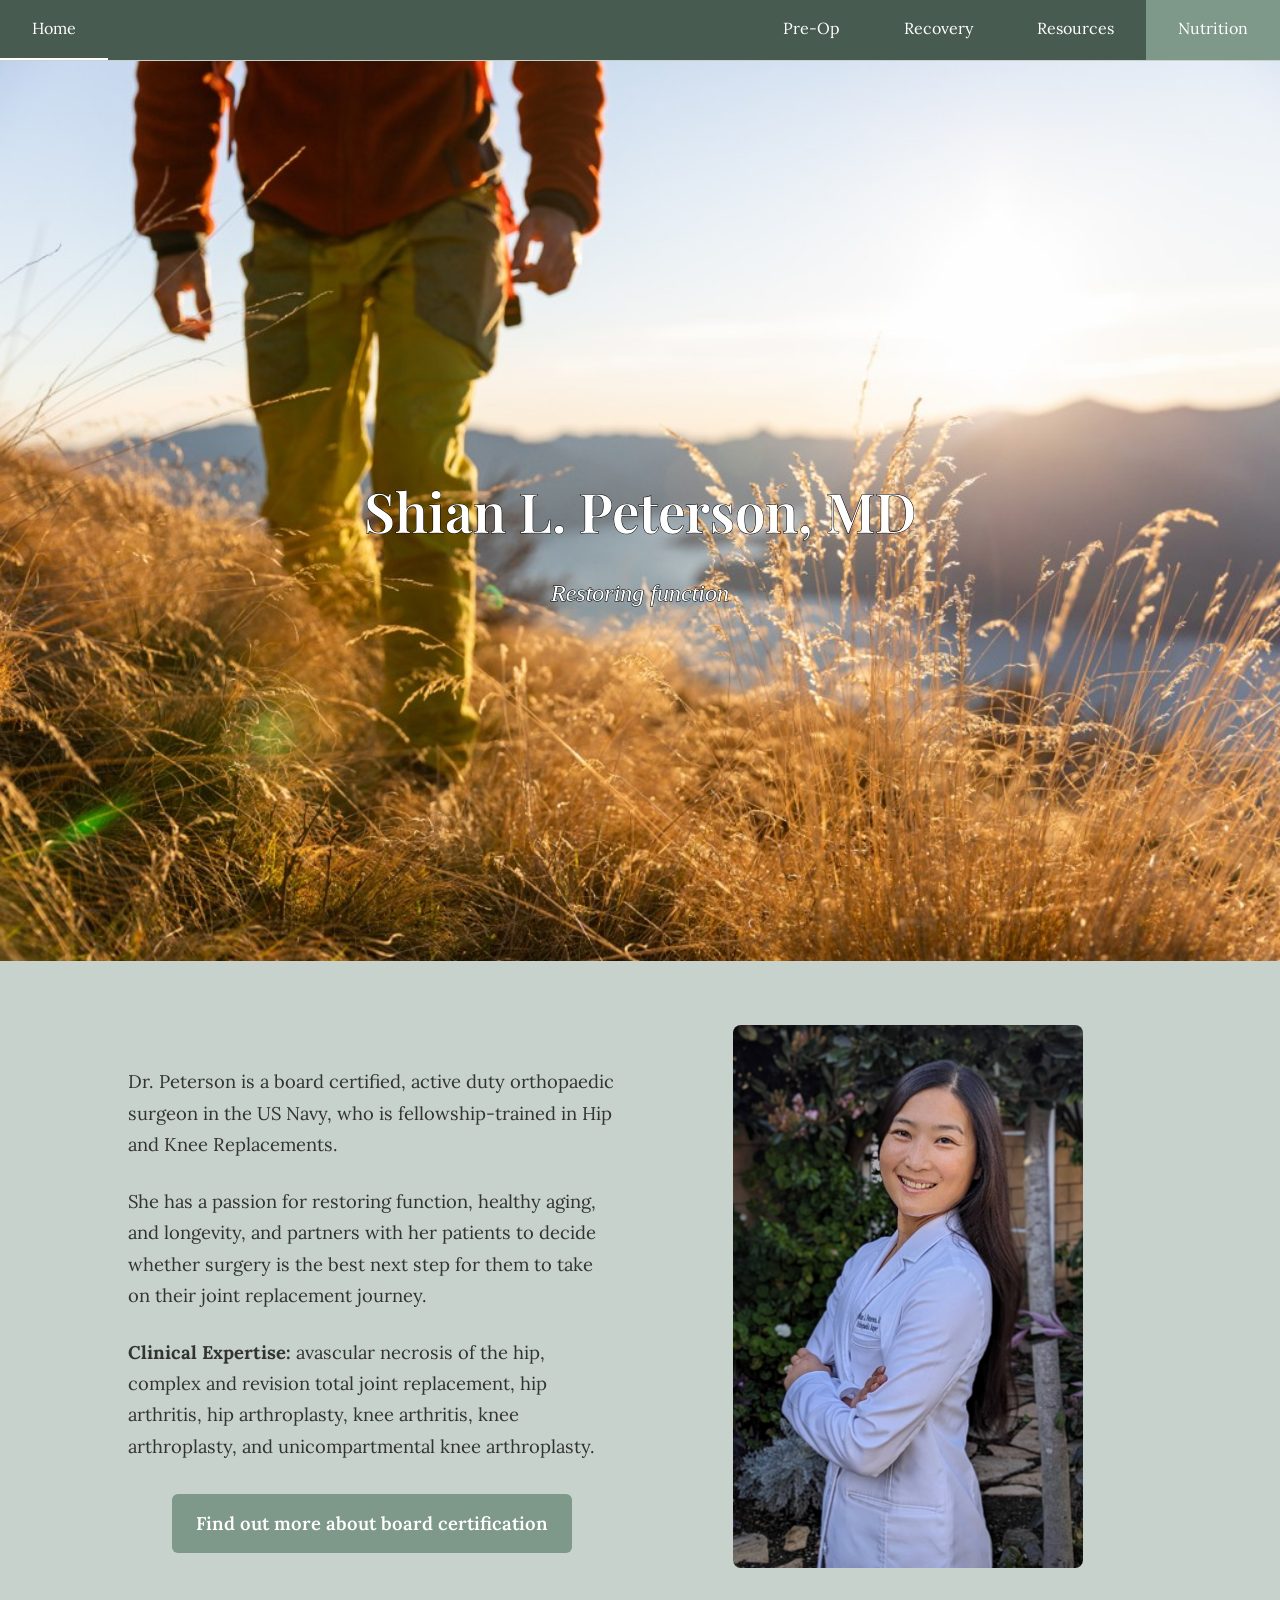
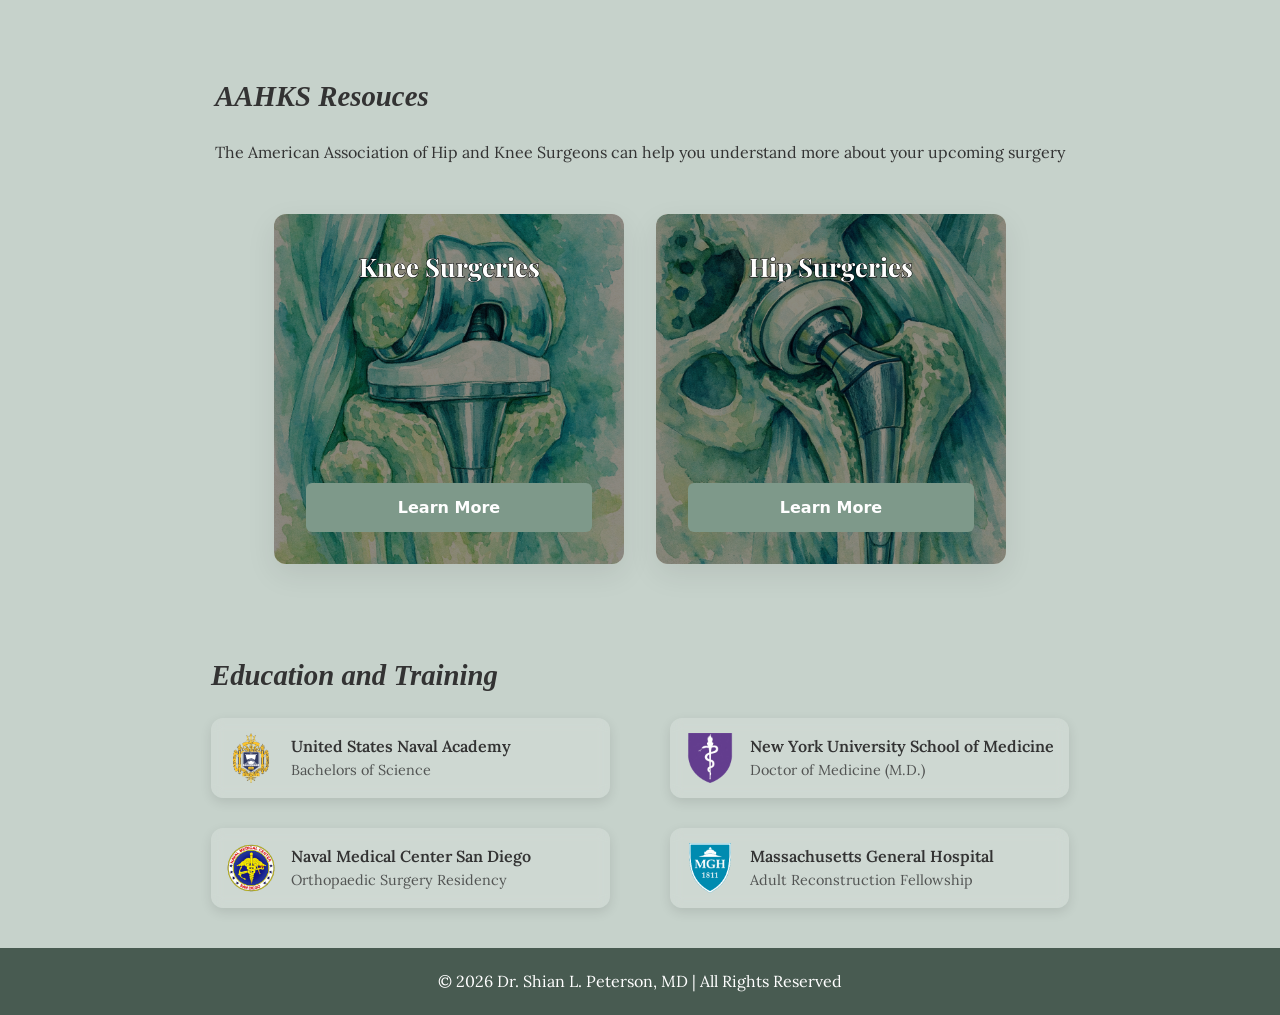
==== index.html @ fd0b99c4 "trying to fix favicon" ====
<!DOCTYPE html>
<html lang="en">
<head>
    <meta charset="UTF-8">
    <meta name="viewport" content="width=device-width, initial-scale=1.0">
    <title>Dr. Shian L. Peterson, MD</title>
    <link rel="icon" type="image/x-icon" href="images/favicon.ico">
    <link rel="stylesheet" href="css/style.css">
    <script src="script.js"  defer></script>
</head>

<body>

    <button id="open-sidebar-button" onclick="openSidebar()" aria-label="open sidebar" aria-expanded="false" aria-controls="navbar">
        <svg xmlns="http://www.w3.org/2000/svg" height="40px" viewBox="0 -960 960 960" width="32"><path d="M120-240v-80h720v80H120Zm0-200v-80h720v80H120Zm0-200v-80h720v80H120Z"/></svg>
    </button>

    <nav id="navbar">
        <ul>
            <li>
                <button id="close-sidebar-button" onclick="closeSidebar()" aria-label="close sidebar">
                    <svg xmlns="http://www.w3.org/2000/svg" height="40px" viewBox="0 -960 960 960" width="32"><path d="m256-200-56-56 224-224-224-224 56-56 224 224 224-224 56 56-224 224 224 224-56 56-224-224-224 224Z"/></svg>
                </button>
            </li>
            <li class="home-li"><a class="active-link" aria-current="page" href="index.html">Home</a></li>
            <li><a href="preop.html">Pre-Op</a></li>
            <li><a href="recovery.html">Recovery</a></li>
            <li><a href="resources.html">Resources</a></li>
            <li><a class="accent-link" href="nutrition.html">Nutrition</a></li>
        </ul>
    </nav>

    <div id="overlay" onclick="closeSidebar()" aria-hidden="true"></div>


 <header>

    <div class="text-box">
        <h1>Shian L. Peterson, MD</h1>
        <h2>Restoring function</h2>
        <h2>Promoting healthy aging</h2>
        <h2>Guiding patients through their joint replacement journey</h2>
    </div>
</header>



    <div class="bio-container">

        <!-- Left: Bio text -->
        <div class="bio-text-full bio-left">
            <p></p>
            <p>Dr. Peterson is a board certified, active duty orthopaedic surgeon in the US Navy, who is fellowship-trained in Hip and Knee Replacements.</p>
            <p>She has a passion for restoring function, healthy aging, and longevity, and partners with her patients to decide whether surgery is the best next step for them to take on their joint replacement journey.</p>
            <p><strong>Clinical Expertise:</strong> avascular necrosis of the hip, complex and revision total joint replacement, hip arthritis, hip arthroplasty, knee arthritis, knee arthroplasty, and unicompartmental knee arthroplasty.</p>

            <a href="https://mycertifiedorthopaedicsurgeon.org/" class="bio-cert-button" target="_blank" rel="noopener noreferrer">
                Find out more about board certification
            </a>

        </div>

        <!-- Right: Dynamic headshot -->
        <div class="bio-photo-wrapper">
            <img src="images/headshot.png" alt="Dr. Peterson" class="bio-photo">
        </div>

    </div>




    <section class="aahks-section">
        <h2 class="aahks-title">AAHKS Resouces</h2>
        <p>The American Association of Hip and Knee Surgeons can help you understand more about your upcoming surgery</p>

        <div class="info-cards">
            <div class="card" style="--bg:url('../images/Copilot_knee.png')">
                <h3>Knee Surgeries</h3>
                <p></p>
                <a href="https://hipkneeinfo.org/knee-care/total-knee-replacement/" class="cta" target="_blank" rel="noopener noreferrer">Learn More</a>
            </div>

            <div class="card" style="--bg:url('../images/Copilot_hip.png')">
                <h3>Hip Surgeries</h3>
                <p></p>
                <a href="https://hipkneeinfo.org/hip-care/total-hip-replacement/" class="cta" target="_blank" rel="noopener noreferrer">Learn More</a>
            </div>
        </div>
    </section>


    <section class="education-section">
    <h2 class="education-title">Education and Training</h2>

    <div class="education-container">

        <div class="edu-card">
        <img src="images/logo_usna.png" alt="USNA Logo">
        <div class="edu-text">
            <div class="edu-title">United States Naval Academy</div>
            <div class="edu-subtitle">Bachelors of Science</div>
        </div>
        </div>

        <div class="edu-card">
        <img src="images/logo_nyu.png" alt="NYU Logo">
        <div class="edu-text">
            <div class="edu-title">New York University School of Medicine</div>
            <div class="edu-subtitle">Doctor of Medicine (M.D.)</div>
        </div>
        </div>

        <div class="edu-card">
        <img src="images/logo_nmcsd.png" alt="NMCSD Logo">
        <div class="edu-text">
            <div class="edu-title">Naval Medical Center San Diego</div>
            <div class="edu-subtitle">Orthopaedic Surgery Residency</div>
        </div>
        </div>

        <div class="edu-card">
        <img src="images/logo_mgh.png" alt="MGH Logo">
        <div class="edu-text">
            <div class="edu-title">Massachusetts General Hospital</div>
            <div class="edu-subtitle">Adult Reconstruction Fellowship</div>
        </div>
        </div>

    </div>
    </section>


    <footer>
        <p>&copy; 2026 Dr. Shian L. Peterson, MD | All Rights Reserved</p>
    </footer>
</body>
</html>
---- css/style.css ----
/* Poppins + Lora */
@import url('https://fonts.googleapis.com/css2?family=Lora:ital,wght@0,400;0,700;1,400&family=Poppins:wght@400;600;700&display=swap');

/* Playfair */
@import url('https://fonts.googleapis.com/css2?family=Playfair+Display:ital,wght@0,400..900;1,400..900&display=swap');


:root{
    --primary-color: #c6d2cb;
    --nav-background: #485b51;
    --nav-text: #fff;
    --hover-color: #c6d2cb;
    /* --accent-color: #0071FF;  */
    --accent-color: #7E998A;
    --text-color: #485b51
    ;
    }

*{
    margin: 0;
    padding: 0;
    box-sizing: border-box;
}

h1{
  font-family: "Playfair Display", serif;
  font-weight: 600;
}

h2{
    font-family: "Georgia", serif;
    font-weight: 100;
    font-style: italic;
}

body, p {
  font-family: 'Lora', serif;
  font-weight: 400;
  line-height: 1.7;
}


main{
    padding: min(5em, 7%);
}
main p{
    margin-top: .35em;
}
nav{
    background-color: var(--nav-background);
    border-bottom: 1px solid var(--hover-color);
}
nav ul{
    list-style: none;
    display: flex; /*removes bullet points from list*/
}
nav .home-li{
    margin-right: auto;
}
nav li{
    display: flex;
}
nav a{
    display: flex;
    text-decoration: none;
    color: var(--nav-text);
    padding: 1em 2em;
    transition: background-color 150ms ease;
    position: relative;
    z-index: 21; /* ensures links stay above overlay */
}
nav a:hover{
    background-color: var(--hover-color);
}
nav a.active-link{
    border-bottom: 2px solid var(--nav-text);
}
nav a.accent-link{
    background-color: var(--accent-color);
}
#open-sidebar-button{
    display: none;
    background: none;
    border: none;
    padding: 1em;
    margin-left: auto;
    cursor: pointer;
}
#close-sidebar-button{
    display: none;
    background: none;
    border: none;
    padding: 1em;
    cursor: pointer;
}
#overlay{
    background: rgba(0, 0, 0, 0.5);
    position: fixed;
    inset: 0;
    z-index: 9;
    display: none;
}
@media screen and (max-width: 900px){
    #open-sidebar-button, #close-sidebar-button{
        display: block;
    }

#open-sidebar-button {
        position: fixed;
        top: 1rem;
        right: 1rem;
        padding-right: 0.75rem;
        z-index: 19; /* higher than nav */
    }




    nav{
        position: fixed;
        top: 0;
        right: -100%;
        height: 100vh;
        width: min(15em, 100%);
        z-index: 20;
        border-left: 1px solid var(--hover-color);
        transition: right 300ms ease-out;
        background-color: var(--nav-background);
    }
    nav.show{
        right: 0;
    }
    nav.show ~ #overlay{
        display: block;
    }
    nav ul{
        width: 100%;
        flex-direction: column;
    }
    nav a{
        width: 100%;
        padding-left: 2.5em;
    }
    nav .home-li{
        margin-right: unset;
    }
 }


body{
    min-height: 100vh;
    min-height: 100dvh;
    background-color: var(--primary-color);
    display: grid;
    grid-template-rows: auto 1fr auto;
    line-height: 1.6;
    color: #333;
    scroll-behavior: smooth;
}



header {
    position: relative;
    height: 100vh;
    height: 100dvh;
    padding: 80px 20px;
    background: url('../images/hiking-hero.jpg') no-repeat center center/cover;
    overflow: hidden;

    display: flex;
    justify-content: center; /* Centers horizontally */
    align-items: center;     /* Centers vertically */
}


/* Left → Right fade into --nav-background */
/* header::before {
    content: "";
    position: absolute;
    inset: 0;
    background: linear-gradient(
        to right,
        rgba(255,255,255,0) 0%, 
        var(--nav-background) 80%    
    );
    pointer-events: none;
    z-index: 1;
} */

header .text-box {
    position:relative;
    z-index: 2;
    width: 100%;
    text-align: center;
    
}

@media (max-width: 900px) {

    header {
        grid-template-columns: 1fr;
        gap: 3rem;              /* increase spacing between text + card */
        padding-top: 120px;
        text-align: center;
    }

    .text-box {
        order: 1;
        margin-bottom: 2rem;    /* extra space below text */
    }
}


header h1,
header h2 {
    color: white;
    -webkit-text-stroke: 1px #000000; /* outline */
    paint-order: stroke fill; /* ensures outline is visible */
}


/* H1 styling */
header h1 {
    font-size: clamp(1.8rem, calc(3vw + 1rem), 5rem);
    /* background-color: rgba(255, 255, 255, 0.4); */
    padding: 20px;
    border-radius: 8px;
}

/* Rotating H2 lines */
header h2 {
    opacity: 0;
    position: absolute;
    width: 100%;
    transition: opacity 0.8s ease-in-out;
}

header h2.active {
    opacity: 1;
}

.container {
    padding: min(5em, 8%);
    width: 80%;
    max-width: 1200px;
    margin: 20px auto;
}

/* Bio container: two columns */
.bio-container {
    display: grid;
    grid-template-columns: 1fr 1fr;
    gap: 3rem;
    width: 80%;
    max-width: 1200px;
    margin: 4rem auto;      /* more space above and below the whole section */
    align-items: start;
}

/* Left side text */
.bio-left {
    line-height: 1.9;       /* taller line spacing */
    font-size: 1.15rem;
    padding: 1rem 0;        /* extra top/bottom breathing room */
}

.bio-left p {
    margin-bottom: 1.4em;   /* more space between paragraphs */
}

/* Button under bio text */
.bio-cert-button {
    display: block;
    margin: 2rem auto 0 auto; /* centers it */
    padding: 0.75rem 1.5rem;
    background: var(--accent-color);
    color: white;
    text-decoration: none;
    border-radius: 6px;
    font-weight: 600;
    transition: background 0.2s ease;
    width: fit-content; /* keeps it from stretching */
}


.bio-cert-button:hover {
    background: var(--nav-background);
}


/* Right side photo wrapper */
.bio-photo-wrapper {
    display: flex;
    justify-content: center;
}

.bio-photo {
    width: 100%;
    max-width: 350px;


    object-fit: cover;
    object-position: top;

    border-radius: 8px;
}

/* Mobile layout */
@media (max-width: 900px) {
    .bio-container {
        grid-template-columns: 1fr;
        text-align: center;
        margin: 3rem auto; /* slightly tighter but still roomy */
    }

    .bio-left {
        padding: 1.5rem 0; /* extra breathing room on mobile */
        order: 2;
    }

    .bio-photo {
        aspect-ratio: auto;
        width: 80%;
        max-width: 350px;
        margin: 1rem auto 0 auto;
        order:1;
    }
}




/* AAHKS INFO CARDS */
/* Card Container */
.card {
  width: 350px;
  background-color: #ffffff;
  border-radius: 16px;
  overflow: hidden;
  box-shadow: 0 10px 30px rgba(0, 0, 0, 0.08);
  font-family: system-ui, -apple-system, sans-serif;
  transition: transform 0.2s ease, box-shadow 0.2s ease;
}

.card:hover {
  transform: translateY(-4px);
  box-shadow: 0 15px 35px rgba(0, 0, 0, 0.12);
}

/* Image Wrapper */
.card-image-container {
  position: relative;
  height: 220px;
  width: 100%;
}

.card-image {
  width: 100%;
  height: 100%;
  object-fit: cover;
}

/* Text Overlay on Bottom of Photo */
.card-text-overlay {
  position: absolute;
  bottom: 0;
  left: 0;
  right: 0;
  padding: 24px 16px 16px;
  background: linear-gradient(to top, rgba(0, 0, 0, 0.8) 0%, rgba(0, 0, 0, 0.4) 60%, transparent 100%);
  color: #ffffff;
}

.card-title {
  margin: 0 0 4px 0;
  font-size: 1.25rem;
  font-weight: 600;
}

.card-subtitle {
  margin: 0;
  font-size: 0.875rem;
  color: rgba(255, 255, 255, 0.8);
}

/* Bottom Body Content */
.card-content {
  padding: 20px;
  display: flex;
  flex-direction: column;
  gap: 16px;
}

.card-description {
  margin: 0;
  font-size: 0.95rem;
  line-height: 1.5;
  color: #4a5568;
}

/* Call to Action Button */
.card-btn {
  width: 100%;
  padding: 12px;
  background-color: #2563eb;
  color: #ffffff;
  border: none;
  border-radius: 8px;
  font-size: 0.95rem;
  font-weight: 600;
  cursor: pointer;
  transition: background-color 0.2s ease;
}

.card-btn:hover {
  background-color: #1d4ed8;
}


/* AAHKS CARDS */

.aahks-section {
  margin-top: 40px;
  padding: 0 20px;
  max-width: 1200px;
  margin-left: auto;
  margin-right: auto;
}

.aahks-title {
  font-size: 1.8rem;
  font-weight: 700;
  margin-bottom: 20px;
}

.info-cards {
    display: flex;
    justify-content: center;
    gap: 2rem;
    padding: 3rem 1rem;
    flex-wrap: wrap
}

.card {
    position: relative;
    padding: 2rem;
    border-radius: 12px;
    color: white;
    display: flex;
    flex-direction: column;
    justify-content: space-between; /* pushes button to bottom */
    min-height: 350px;

    background-image: var(--bg);
    background-size: cover;
    background-position: center;
    overflow: hidden;
}

/* Tinted overlay */
.card::before {
    content: "";
    position: absolute;
    inset: 0;
    background: rgba(0,0,0,0.45); /* adjust tint strength */
    z-index: 0;
}

.card > * {
    position: relative;
    z-index: 1;
}

/* Title */
.card h3 {
    font-size: 1.6rem;
    text-align: center;
    margin-bottom: 1rem;
    font-family: "Playfair Display", serif;
    -webkit-text-stroke: 1px #000000; /* outline */
    paint-order: stroke fill; /* ensures outline is visible */
}

/* Body text */
.card p {
    flex-grow: 1; /* ensures equal spacing */
    margin-bottom: 1.5rem;
    font-family: 'Lora', serif;
    text-shadow: var(--nav-background);

}

/* CTA Button */
.card .cta {
    display: inline-block;
    padding: 0.75rem 1.5rem;
    background: var(--accent-color);
    color: white;
    text-decoration: none;
    border-radius: 6px;
    text-align: center;
    font-weight: 600;
    transition: background 0.2s ease;
}

.card .cta:hover {
    background: var(--nav-background);
}

/* Mobile layout */
@media (max-width: 900px) {
    .info-cards {
        flex-direction: column;
        align-items: center;
    }

    .card {
        width: 90%;
        max-width: 400px;
    }
}

.education-section {
  margin-top: 40px;
  padding: 0 20px;
  max-width: 1200px;
  margin-left: auto;
  margin-right: auto;
}

.education-title {
  font-size: 1.8rem;
  font-weight: 700;
  margin-bottom: 20px;
}



.education-container {
  display: grid;
  grid-template-columns: 1fr 1fr;
  grid-template-rows: auto auto;
  justify-content: center;                 /* centers both columns */
  align-items: start;
  column-gap: 60px;                        /* controls space between columns */
  row-gap: 30px;                           /* vertical spacing between rows */
}

.edu-card {
  width: 100%;
  max-width: 450px; /* keeps your design look */
  padding: 15px;
  border-radius: 12px;
  background: rgba(255, 255, 255, 0.15);
  backdrop-filter: blur(6px);
  box-shadow: 0 4px 12px rgba(0,0,0,0.1);
  display: flex;
  align-items: center;
  transition: transform 0.2s ease, box-shadow 0.2s ease;
}

.edu-card:hover {
  transform: translateY(-4px);
  box-shadow: 0 15px 35px rgba(0, 0, 0, 0.12);
}


.edu-card img {
  width: 50px;
  height: 50px;
  object-fit: contain;
  margin-right: 15px;
}

.edu-text {
  display: flex;
  flex-direction: column;
}

.edu-title {
  font-size: 1rem;
  font-weight: 600;
}

.edu-subtitle {
  font-size: 0.9rem;
  opacity: 0.8;
}


@media (min-width: 1200px) {
  .education-container {
    justify-content: space-between;
  }
}

/* Small screens → 1 column */
@media (max-width: 600px) {
  .education-container {
    flex-direction: column;
    align-items: center;
  }
}
footer {
    text-align: center;
    padding: 20px;
    background: var(--nav-background);
    color: var(--nav-text);
    margin-top: 40px;
}
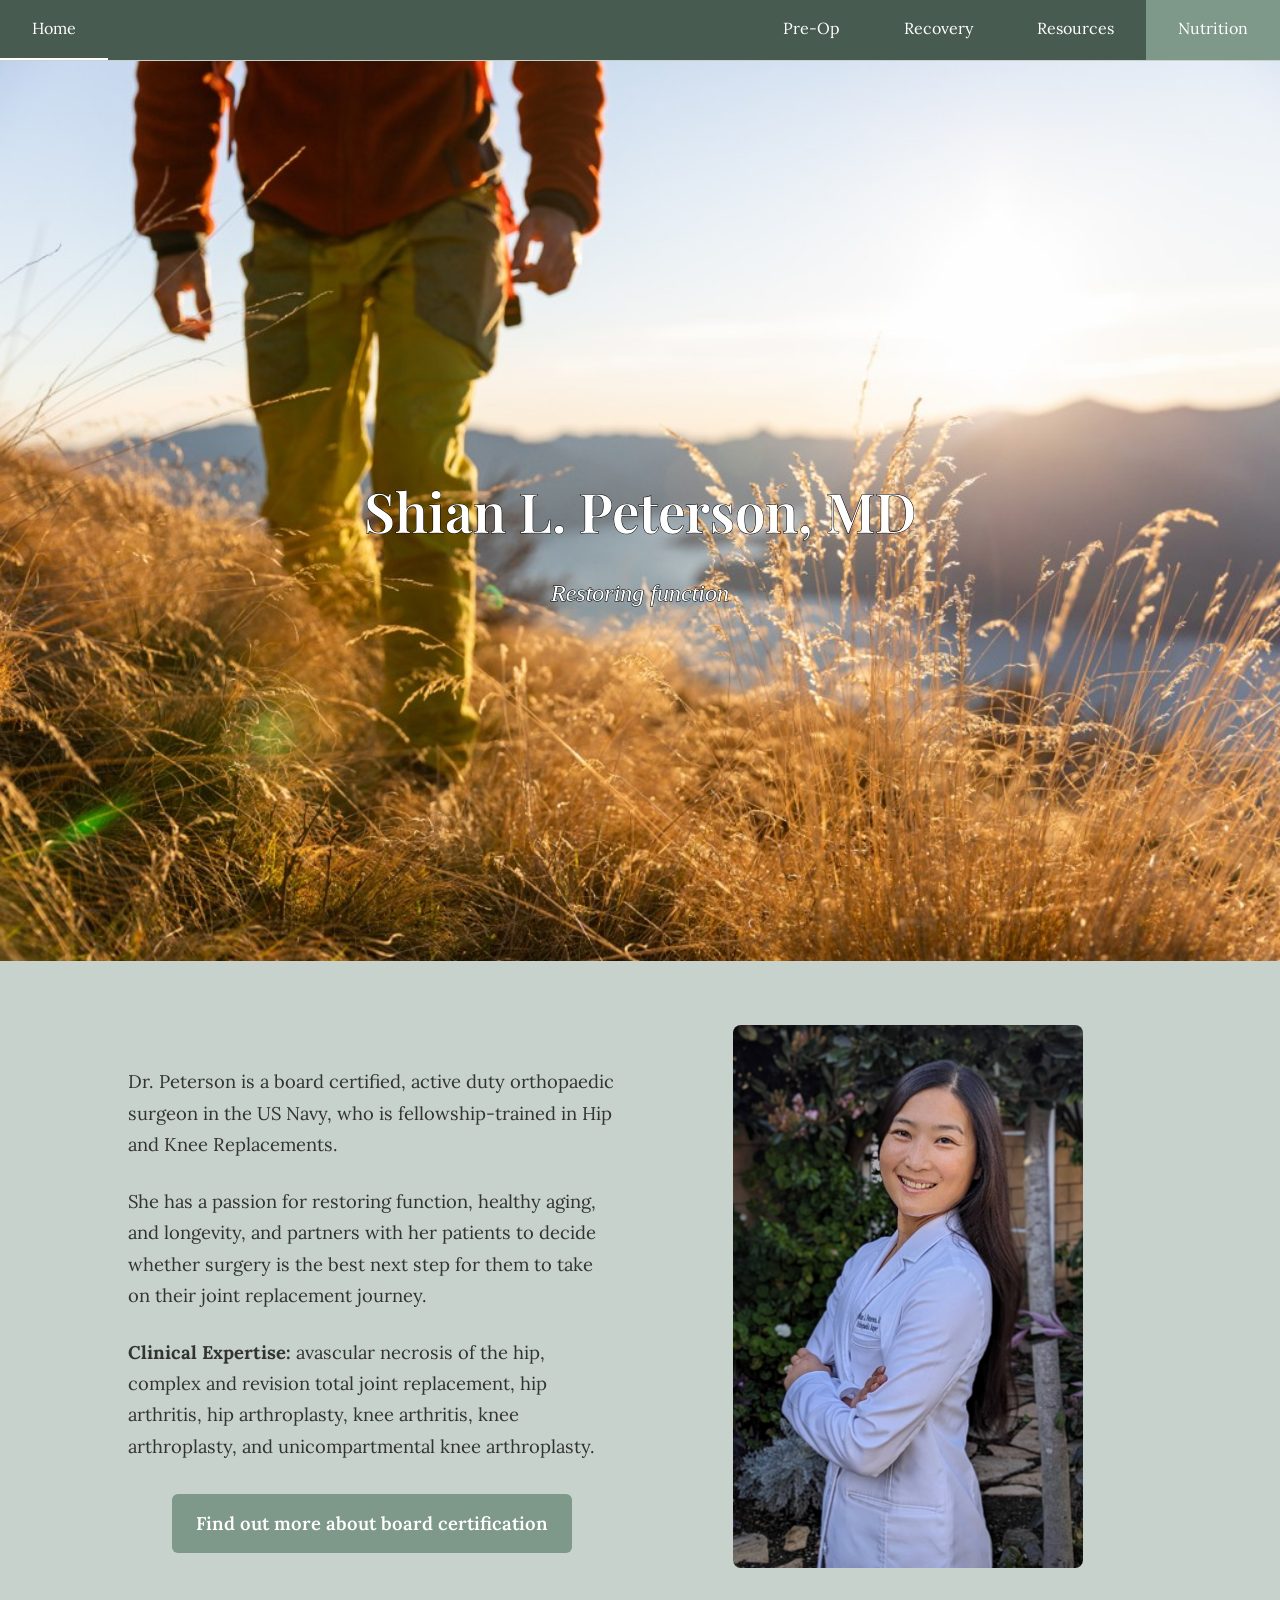
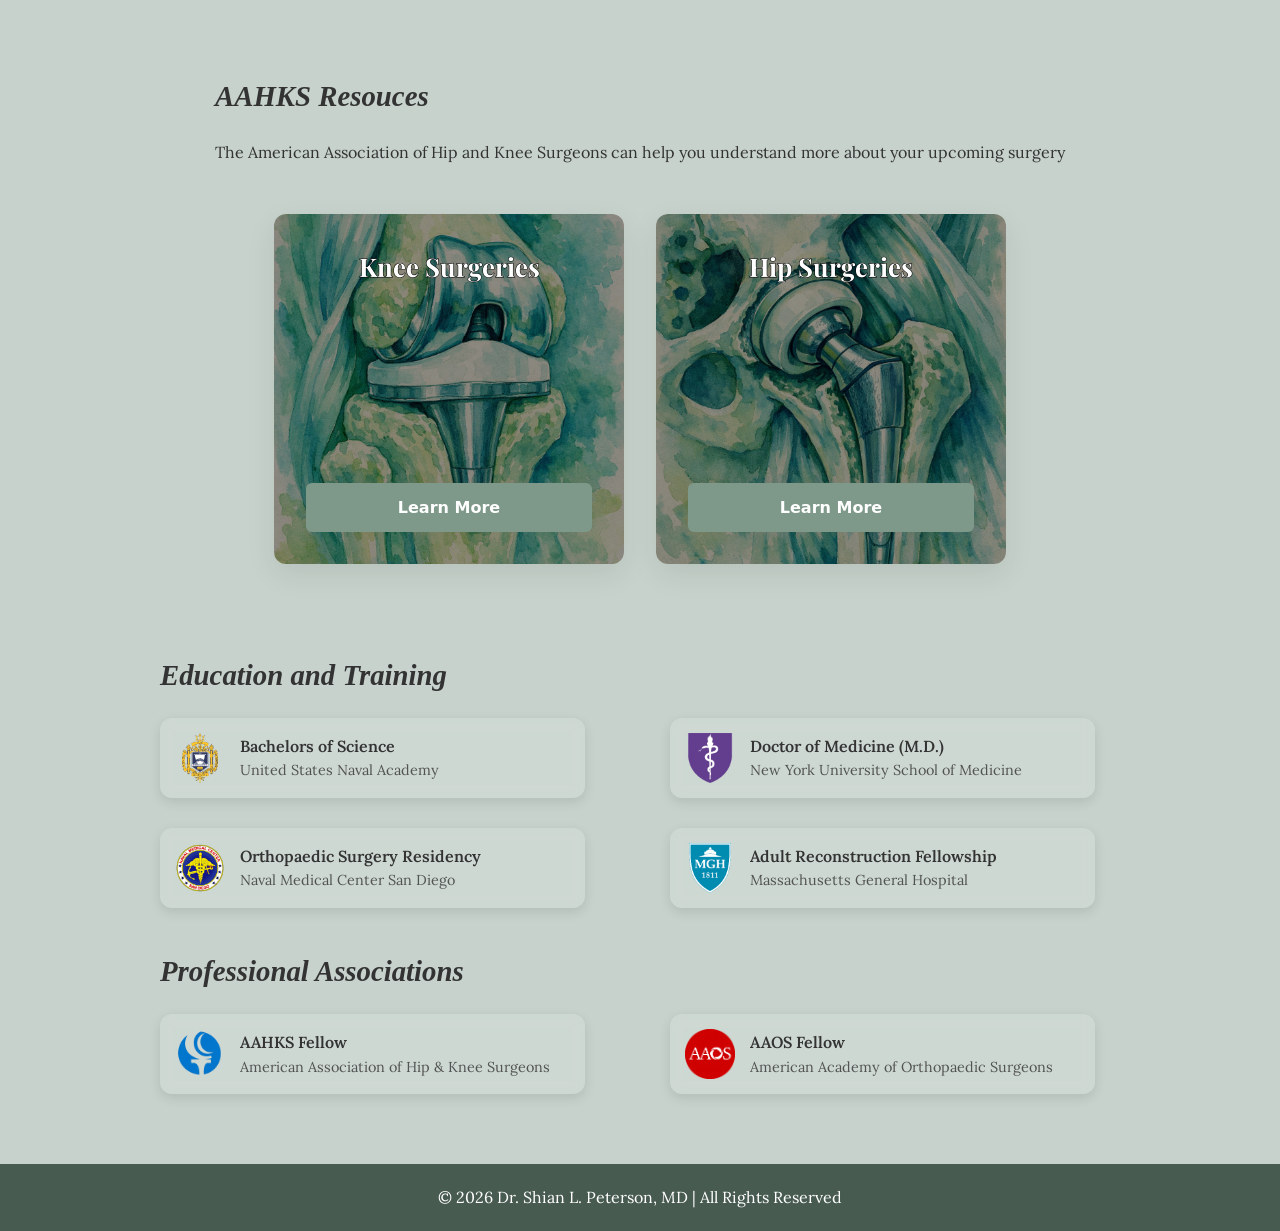
==== commit f7e88888: "adding assocaitions" ====
--- a/index.html
+++ b/index.html
@@ -91,44 +91,70 @@
 
 
     <section class="education-section">
-    <h2 class="education-title">Education and Training</h2>
+        <h2 class="education-title">Education and Training</h2>
 
-    <div class="education-container">
+        <div class="education-container">
 
-        <div class="edu-card">
-        <img src="images/logo_usna.png" alt="USNA Logo">
-        <div class="edu-text">
-            <div class="edu-title">United States Naval Academy</div>
-            <div class="edu-subtitle">Bachelors of Science</div>
+            <div class="edu-card">
+            <img src="images/logo_usna.png" alt="USNA Logo">
+            <div class="edu-text">
+                <div class="edu-title">Bachelors of Science</div>
+                <div class="edu-subtitle">United States Naval Academy</div>
+            </div>
+            </div>
+
+            <div class="edu-card">
+            <img src="images/logo_nyu.png" alt="NYU Logo">
+            <div class="edu-text">
+                <div class="edu-title">Doctor of Medicine (M.D.)</div>
+                <div class="edu-subtitle">New York University School of Medicine</div>
+            </div>
+            </div>
+
+            <div class="edu-card">
+            <img src="images/logo_nmcsd.png" alt="NMCSD Logo">
+            <div class="edu-text">
+                <div class="edu-title">Orthopaedic Surgery Residency</div>
+                <div class="edu-subtitle">Naval Medical Center San Diego</div>
+            </div>
+            </div>
+
+            <div class="edu-card">
+            <img src="images/logo_mgh.png" alt="MGH Logo">
+            <div class="edu-text">
+                <div class="edu-title">Adult Reconstruction Fellowship</div>
+                <div class="edu-subtitle">Massachusetts General Hospital</div>
+            </div>
+            </div>
+
         </div>
+    </section>
+
+<section class="association-section">
+    <h2 class="association-title">Professional Associations</h2>
+
+    <div class="association-container">
+        
+        <div class="asc-card">
+            <img src="images/aahks_logo_circle.png" alt="ABOS">
+            <div class="asc-text" >
+                <div class="asc-title">AAHKS Fellow</div>
+                <div class="asc-subtitle">American Association of Hip & Knee Surgeons</div>
+            </div>
         </div>
-
-        <div class="edu-card">
-        <img src="images/logo_nyu.png" alt="NYU Logo">
-        <div class="edu-text">
-            <div class="edu-title">New York University School of Medicine</div>
-            <div class="edu-subtitle">Doctor of Medicine (M.D.)</div>
-        </div>
-        </div>
-
-        <div class="edu-card">
-        <img src="images/logo_nmcsd.png" alt="NMCSD Logo">
-        <div class="edu-text">
-            <div class="edu-title">Naval Medical Center San Diego</div>
-            <div class="edu-subtitle">Orthopaedic Surgery Residency</div>
-        </div>
-        </div>
-
-        <div class="edu-card">
-        <img src="images/logo_mgh.png" alt="MGH Logo">
-        <div class="edu-text">
-            <div class="edu-title">Massachusetts General Hospital</div>
-            <div class="edu-subtitle">Adult Reconstruction Fellowship</div>
-        </div>
+    
+         <div class="asc-card">
+            <img src="images/aaos_logo_circle.png" alt="ABOS">
+            <div class="asc-text" >
+                <div class="asc-title">AAOS Fellow</div>
+                <div class="asc-subtitle">American Academy of Orthopaedic Surgeons</div>
+            </div>
+            
         </div>
 
     </div>
-    </section>
+
+</section>
 
 
     <footer>
--- a/css/style.css
+++ b/css/style.css
@@ -539,7 +539,7 @@
 
 .education-container {
   display: grid;
-  grid-template-columns: 1fr 1fr;
+  grid-template-columns: 450px 450px;
   grid-template-rows: auto auto;
   justify-content: center;                 /* centers both columns */
   align-items: start;
@@ -548,8 +548,7 @@
 }
 
 .edu-card {
-  width: 100%;
-  max-width: 450px; /* keeps your design look */
+  width: 425px; /* keeps your design look */
   padding: 15px;
   border-radius: 12px;
   background: rgba(255, 255, 255, 0.15);
@@ -596,12 +595,98 @@
 }
 
 /* Small screens → 1 column */
-@media (max-width: 600px) {
+@media (max-width: 1000px) {
   .education-container {
+    display: flex;
     flex-direction: column;
     align-items: center;
   }
 }
+
+
+.association-section {
+  margin-top: 40px;
+  padding: 0 20px;
+  max-width: 1200px;
+  margin-left: auto;
+  margin-right: auto;
+}
+
+.association-title {
+  font-size: 1.8rem;
+  font-weight: 700;
+  margin-bottom: 20px;
+}
+
+.association-container {
+  display: grid;
+  grid-template-columns: 450px 450px;
+  grid-template-rows: auto auto;
+  justify-content: center;                 /* centers both columns */
+  align-items: start;
+  column-gap: 60px;                        /* controls space between columns */
+  row-gap: 30px;                           /* vertical spacing between rows */
+}
+
+.asc-card {
+  width: 425px;
+  padding: 15px;
+  border-radius: 12px;
+  background: rgba(255, 255, 255, 0.15);
+  backdrop-filter: blur(6px);
+  box-shadow: 0 4px 12px rgba(0,0,0,0.1);
+  display: flex;
+  align-items: center;
+  transition: transform 0.2s ease, box-shadow 0.2s ease;
+}
+
+.asc-card:hover {
+  transform: translateY(-4px);
+  box-shadow: 0 15px 35px rgba(0, 0, 0, 0.12);
+}
+
+.asc-card img {
+  width: 50px;
+  height: 50px;
+  object-fit: contain;
+  margin-right: 15px;
+  border-radius: 6px; /* optional: looks nice for association badges */
+}
+
+.asc-text {
+  display: flex;
+  flex-direction: column;
+}
+
+.asc-title {
+  font-size: 1rem;
+  font-weight: 600;
+}
+
+.asc-subtitle {
+  font-size: 0.9rem;
+  opacity: 0.8;
+}
+
+/* Large screens */
+@media (min-width: 1200px) {
+  .association-container {
+    justify-content: space-between;
+  }
+}
+
+/* Small screens → 1 column */
+@media (max-width: 1000px) {
+  .association-container {
+    display: flex;
+    flex-direction: column;
+    align-items: center;
+  }
+}
+
+
+
+
 footer {
     text-align: center;
     padding: 20px;
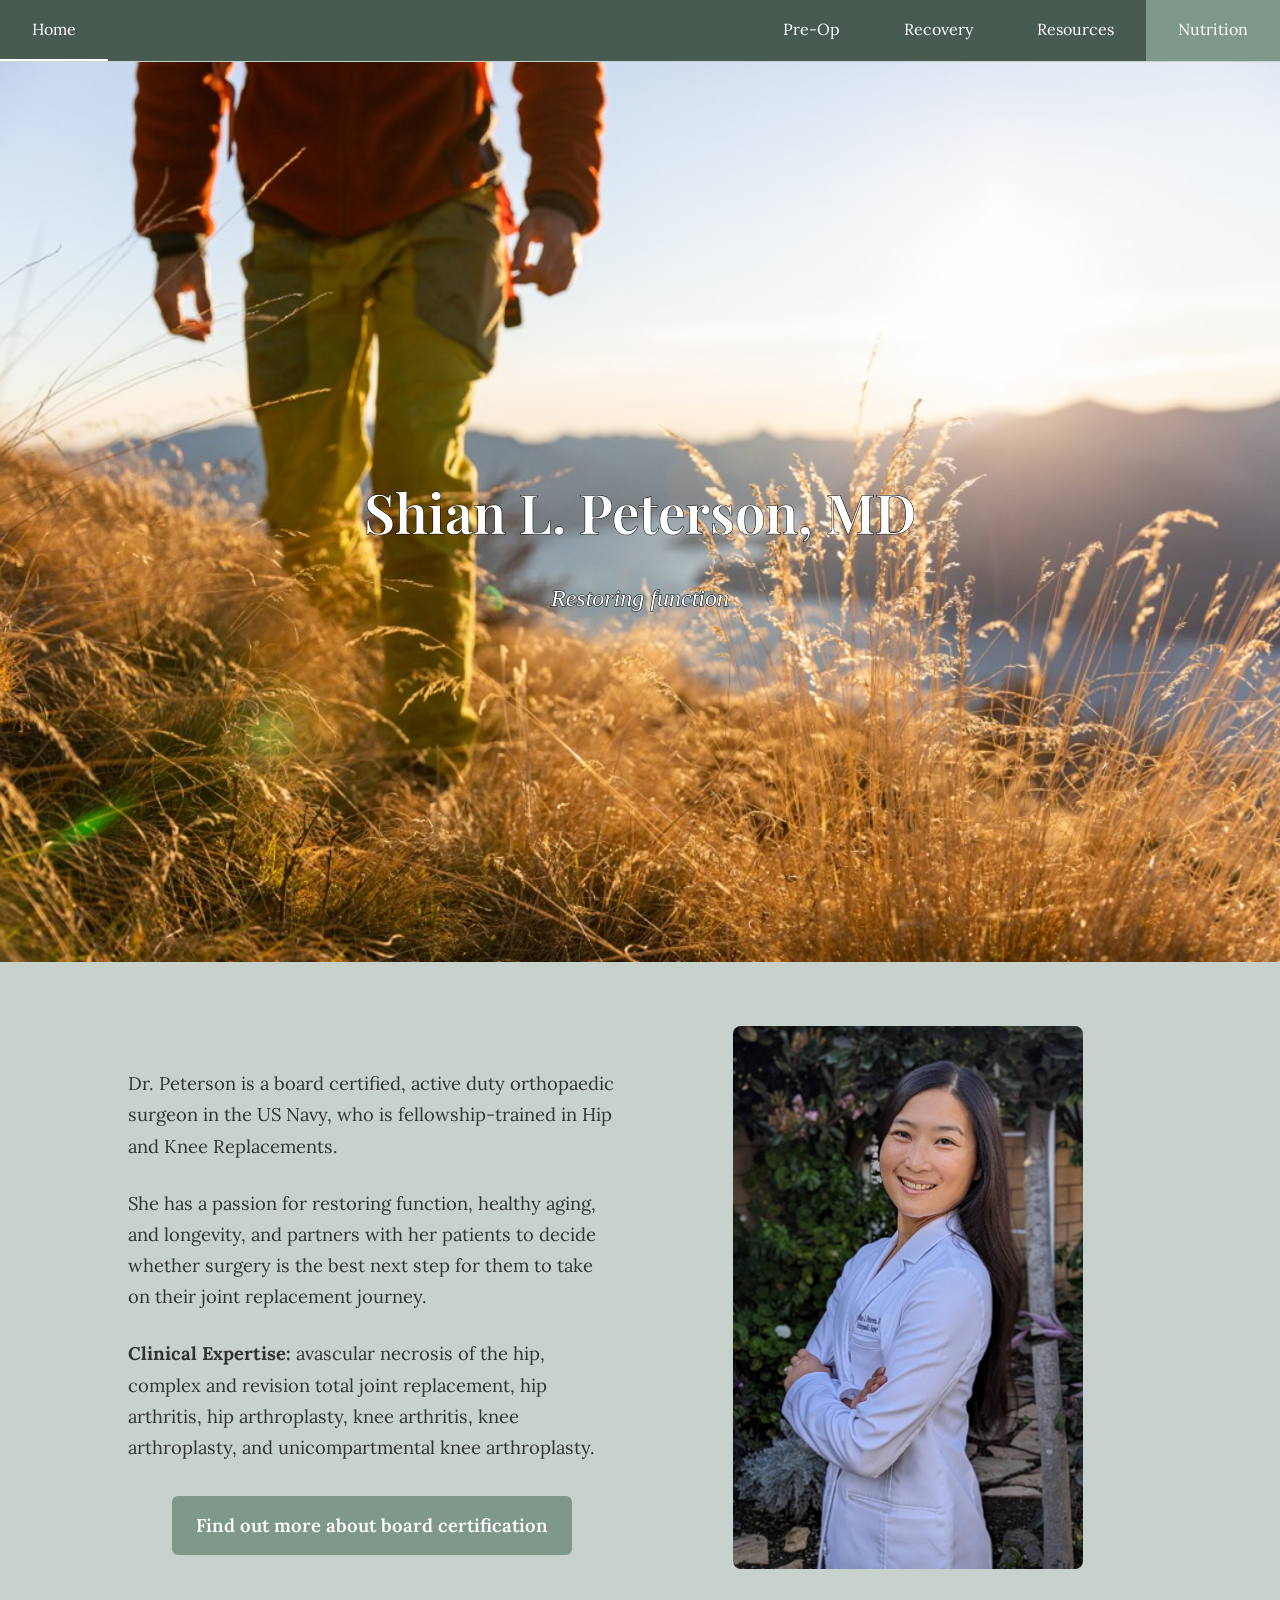
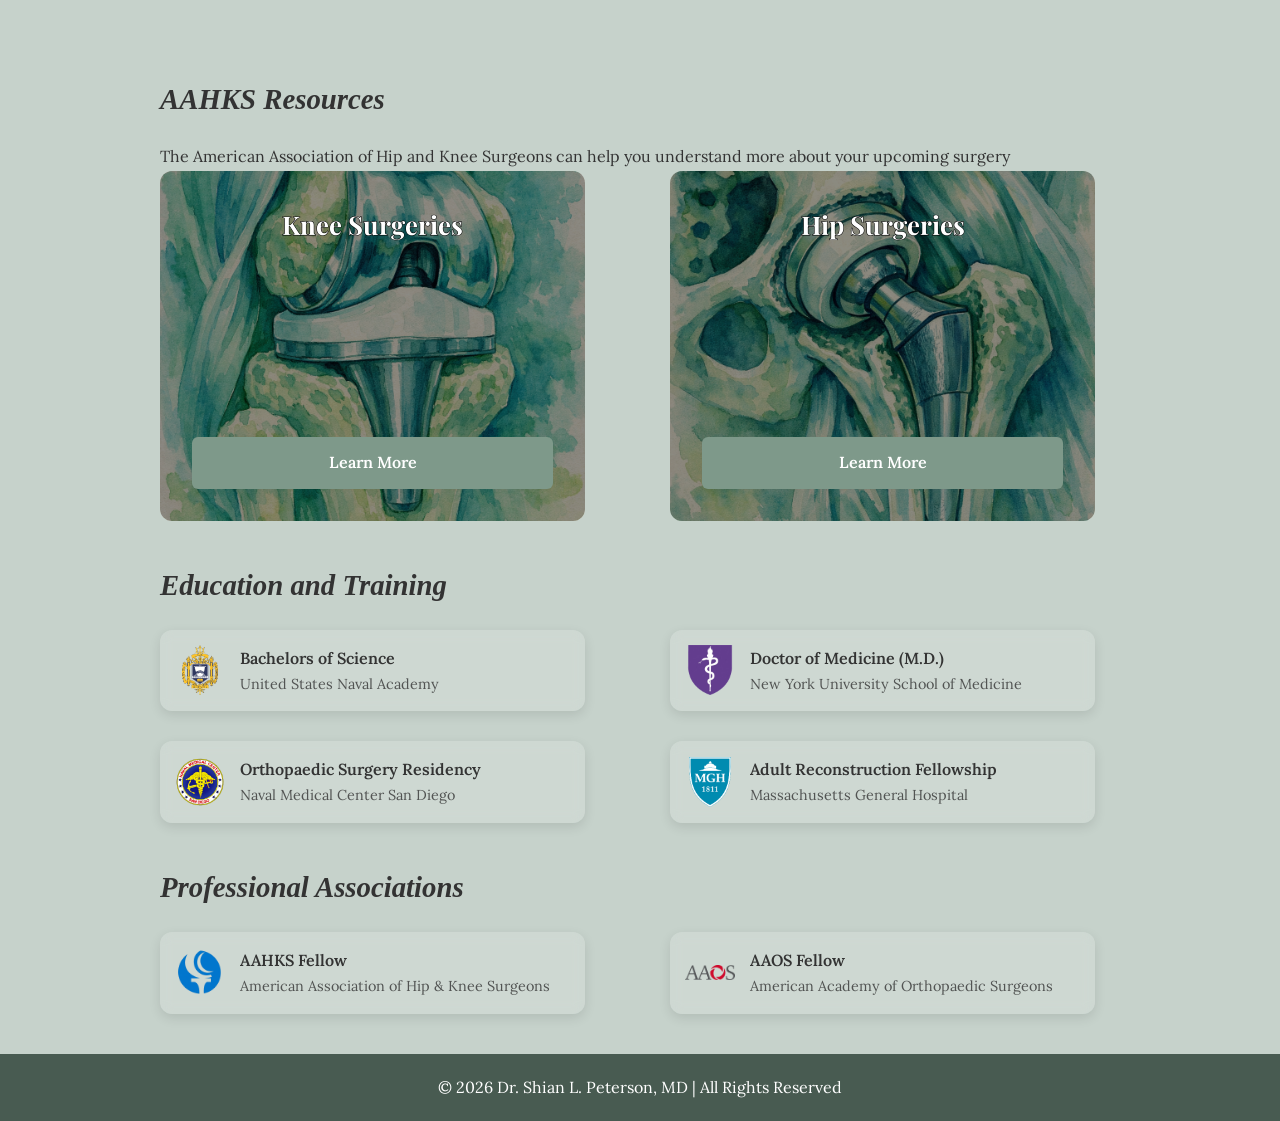
==== commit 70714e9c: "adding pages" ====
--- a/index.html
+++ b/index.html
@@ -6,20 +6,26 @@
     <title>Dr. Shian L. Peterson, MD</title>
     <link rel="icon" type="image/x-icon" href="images/favicon.ico">
     <link rel="stylesheet" href="css/style.css">
-    <script src="script.js"  defer></script>
+    <script src="script.js" defer></script>
 </head>
 
 <body>
 
+    <!-- Mobile Nav Toggle -->
     <button id="open-sidebar-button" onclick="openSidebar()" aria-label="open sidebar" aria-expanded="false" aria-controls="navbar">
-        <svg xmlns="http://www.w3.org/2000/svg" height="40px" viewBox="0 -960 960 960" width="32"><path d="M120-240v-80h720v80H120Zm0-200v-80h720v80H120Zm0-200v-80h720v80H120Z"/></svg>
+        <svg xmlns="http://www.w3.org/2000/svg" height="40px" viewBox="0 -960 960 960" width="32">
+            <path d="M120-240v-80h720v80H120Zm0-200v-80h720v80H120Zm0-200v-80h720v80H120Z"/>
+        </svg>
     </button>
 
+    <!-- Navigation -->
     <nav id="navbar">
         <ul>
             <li>
                 <button id="close-sidebar-button" onclick="closeSidebar()" aria-label="close sidebar">
-                    <svg xmlns="http://www.w3.org/2000/svg" height="40px" viewBox="0 -960 960 960" width="32"><path d="m256-200-56-56 224-224-224-224 56-56 224 224 224-224 56 56-224 224 224 224-56 56-224-224-224 224Z"/></svg>
+                    <svg xmlns="http://www.w3.org/2000/svg" height="40px" viewBox="0 -960 960 960" width="32">
+                        <path d="m256-200-56-56 224-224-224-224 56-56 224 224 224-224 56 56-224 224 224 224-56 56-224-224-224 224Z"/>
+                    </svg>
                 </button>
             </li>
             <li class="home-li"><a class="active-link" aria-current="page" href="index.html">Home</a></li>
@@ -32,23 +38,19 @@
 
     <div id="overlay" onclick="closeSidebar()" aria-hidden="true"></div>
 
+    <!-- Hero -->
+    <header>
+        <div class="text-box">
+            <h1>Shian L. Peterson, MD</h1>
+            <h2>Restoring function</h2>
+            <h2>Promoting healthy aging</h2>
+            <h2>Guiding patients through their joint replacement journey</h2>
+        </div>
+    </header>
 
- <header>
-
-    <div class="text-box">
-        <h1>Shian L. Peterson, MD</h1>
-        <h2>Restoring function</h2>
-        <h2>Promoting healthy aging</h2>
-        <h2>Guiding patients through their joint replacement journey</h2>
-    </div>
-</header>
-
-
-
+    <!-- Bio Section -->
     <div class="bio-container">
-
-        <!-- Left: Bio text -->
-        <div class="bio-text-full bio-left">
+        <div class="bio-left">
             <p></p>
             <p>Dr. Peterson is a board certified, active duty orthopaedic surgeon in the US Navy, who is fellowship-trained in Hip and Knee Replacements.</p>
             <p>She has a passion for restoring function, healthy aging, and longevity, and partners with her patients to decide whether surgery is the best next step for them to take on their joint replacement journey.</p>
@@ -57,31 +59,26 @@
             <a href="https://mycertifiedorthopaedicsurgeon.org/" class="bio-cert-button" target="_blank" rel="noopener noreferrer">
                 Find out more about board certification
             </a>
-
         </div>
 
-        <!-- Right: Dynamic headshot -->
         <div class="bio-photo-wrapper">
             <img src="images/headshot.png" alt="Dr. Peterson" class="bio-photo">
         </div>
-
     </div>
 
-
-
-
-    <section class="aahks-section">
-        <h2 class="aahks-title">AAHKS Resouces</h2>
+    <!-- AAHKS Section -->
+    <section class="section">
+        <h2 class="section-title">AAHKS Resources</h2>
         <p>The American Association of Hip and Knee Surgeons can help you understand more about your upcoming surgery</p>
 
-        <div class="info-cards">
-            <div class="card" style="--bg:url('../images/Copilot_knee.png')">
+        <div class="two-col-grid">
+            <div class="card card-base" style="--bg:url('../images/Copilot_knee.png')">
                 <h3>Knee Surgeries</h3>
                 <p></p>
                 <a href="https://hipkneeinfo.org/knee-care/total-knee-replacement/" class="cta" target="_blank" rel="noopener noreferrer">Learn More</a>
             </div>
 
-            <div class="card" style="--bg:url('../images/Copilot_hip.png')">
+            <div class="card card-base" style="--bg:url('../images/Copilot_hip.png')">
                 <h3>Hip Surgeries</h3>
                 <p></p>
                 <a href="https://hipkneeinfo.org/hip-care/total-hip-replacement/" class="cta" target="_blank" rel="noopener noreferrer">Learn More</a>
@@ -89,76 +86,72 @@
         </div>
     </section>
 
+    <!-- Education Section -->
+    <section class="section">
+        <h2 class="section-title">Education and Training</h2>
 
-    <section class="education-section">
-        <h2 class="education-title">Education and Training</h2>
-
-        <div class="education-container">
-
-            <div class="edu-card">
-            <img src="images/logo_usna.png" alt="USNA Logo">
-            <div class="edu-text">
-                <div class="edu-title">Bachelors of Science</div>
-                <div class="edu-subtitle">United States Naval Academy</div>
-            </div>
+        <div class="two-col-grid">
+            <div class="edu-card card-base">
+                <img src="images/logo_usna.png" alt="USNA Logo">
+                <div class="edu-text">
+                    <div class="edu-title">Bachelors of Science</div>
+                    <div class="edu-subtitle">United States Naval Academy</div>
+                </div>
             </div>
 
-            <div class="edu-card">
-            <img src="images/logo_nyu.png" alt="NYU Logo">
-            <div class="edu-text">
-                <div class="edu-title">Doctor of Medicine (M.D.)</div>
-                <div class="edu-subtitle">New York University School of Medicine</div>
-            </div>
+            <div class="edu-card card-base">
+                <img src="images/logo_nyu.png" alt="NYU Logo">
+                <div class="edu-text">
+                    <div class="edu-title">Doctor of Medicine (M.D.)</div>
+                    <div class="edu-subtitle">New York University School of Medicine</div>
+                </div>
             </div>
 
-            <div class="edu-card">
-            <img src="images/logo_nmcsd.png" alt="NMCSD Logo">
-            <div class="edu-text">
-                <div class="edu-title">Orthopaedic Surgery Residency</div>
-                <div class="edu-subtitle">Naval Medical Center San Diego</div>
-            </div>
+            <div class="edu-card card-base">
+                <img src="images/logo_nmcsd.png" alt="NMCSD Logo">
+                <div class="edu-text">
+                    <div class="edu-title">Orthopaedic Surgery Residency</div>
+                    <div class="edu-subtitle">Naval Medical Center San Diego</div>
+                </div>
             </div>
 
-            <div class="edu-card">
-            <img src="images/logo_mgh.png" alt="MGH Logo">
-            <div class="edu-text">
-                <div class="edu-title">Adult Reconstruction Fellowship</div>
-                <div class="edu-subtitle">Massachusetts General Hospital</div>
+            <div class="edu-card card-base">
+                <img src="images/logo_mgh.png" alt="MGH Logo">
+                <div class="edu-text">
+                    <div class="edu-title">Adult Reconstruction Fellowship</div>
+                    <div class="edu-subtitle">Massachusetts General Hospital</div>
+                </div>
             </div>
-            </div>
-
         </div>
     </section>
 
-<section class="association-section">
-    <h2 class="association-title">Professional Associations</h2>
+    <!-- Associations Section -->
+    <section class="section">
+        <h2 class="section-title">Professional Associations</h2>
 
-    <div class="association-container">
-        
-        <div class="asc-card">
-            <img src="images/aahks_logo_circle.png" alt="ABOS">
-            <div class="asc-text" >
-                <div class="asc-title">AAHKS Fellow</div>
-                <div class="asc-subtitle">American Association of Hip & Knee Surgeons</div>
+        <div class="two-col-grid">
+            <div class="asc-card card-base">
+                <img src="images/aahks_logo_circle.png" alt="AAHKS">
+                <div class="asc-text">
+                    <div class="asc-title">AAHKS Fellow</div>
+                    <div class="asc-subtitle">American Association of Hip & Knee Surgeons</div>
+                </div>
+            </div>
+
+            <div class="asc-card card-base">
+                <img src="images/aaos_logo_abrev.png" alt="AAOS">
+                <div class="asc-text">
+                    <div class="asc-title">AAOS Fellow</div>
+                    <div class="asc-subtitle">American Academy of Orthopaedic Surgeons</div>
+                </div>
             </div>
         </div>
-    
-         <div class="asc-card">
-            <img src="images/aaos_logo_circle.png" alt="ABOS">
-            <div class="asc-text" >
-                <div class="asc-title">AAOS Fellow</div>
-                <div class="asc-subtitle">American Academy of Orthopaedic Surgeons</div>
-            </div>
-            
-        </div>
+    </section>
 
-    </div>
-
-</section>
-
-
+    <!-- Footer -->
     <footer>
         <p>&copy; 2026 Dr. Shian L. Peterson, MD | All Rights Reserved</p>
     </footer>
+
 </body>
 </html>
--- a/css/style.css
+++ b/css/style.css
@@ -1,122 +1,130 @@
-/* Poppins + Lora */
+/* -------------------------------------------------
+   FONTS & ROOT VARIABLES
+------------------------------------------------- */
 @import url('https://fonts.googleapis.com/css2?family=Lora:ital,wght@0,400;0,700;1,400&family=Poppins:wght@400;600;700&display=swap');
-
-/* Playfair */
 @import url('https://fonts.googleapis.com/css2?family=Playfair+Display:ital,wght@0,400..900;1,400..900&display=swap');
 
-
-:root{
+:root {
     --primary-color: #c6d2cb;
     --nav-background: #485b51;
     --nav-text: #fff;
     --hover-color: #c6d2cb;
-    /* --accent-color: #0071FF;  */
     --accent-color: #7E998A;
-    --text-color: #485b51
-    ;
-    }
-
-*{
+    --text-color: #485b51;
+}
+
+/* -------------------------------------------------
+   GLOBAL RESET & TYPOGRAPHY
+------------------------------------------------- */
+* {
     margin: 0;
     padding: 0;
     box-sizing: border-box;
 }
 
-h1{
-  font-family: "Playfair Display", serif;
-  font-weight: 600;
-}
-
-h2{
+body, p {
+    font-family: 'Lora', serif;
+    font-weight: 400;
+    line-height: 1.7;
+    color: #333;
+}
+
+h1 {
+    font-family: "Playfair Display", serif;
+    font-weight: 600;
+}
+
+h2 {
     font-family: "Georgia", serif;
     font-weight: 100;
     font-style: italic;
 }
 
-body, p {
-  font-family: 'Lora', serif;
-  font-weight: 400;
-  line-height: 1.7;
-}
-
-
-main{
-    padding: min(5em, 7%);
-}
-main p{
-    margin-top: .35em;
-}
-nav{
+body {
+    min-height: 100vh;
+    min-height: 100dvh;
+    background-color: var(--primary-color);
+    display: grid;
+    grid-template-rows: auto 1fr auto;
+    scroll-behavior: smooth;
+}
+
+/* -------------------------------------------------
+   NAVIGATION
+------------------------------------------------- */
+nav {
     background-color: var(--nav-background);
     border-bottom: 1px solid var(--hover-color);
 }
-nav ul{
+
+nav ul {
     list-style: none;
-    display: flex; /*removes bullet points from list*/
-}
-nav .home-li{
+    display: flex;
+}
+
+nav .home-li {
     margin-right: auto;
 }
-nav li{
-    display: flex;
-}
-nav a{
+
+nav li {
+    display: flex;
+}
+
+nav a {
     display: flex;
     text-decoration: none;
     color: var(--nav-text);
     padding: 1em 2em;
     transition: background-color 150ms ease;
     position: relative;
-    z-index: 21; /* ensures links stay above overlay */
-}
-nav a:hover{
+    z-index: 21;
+}
+
+nav a:hover {
     background-color: var(--hover-color);
 }
-nav a.active-link{
+
+nav a.active-link {
     border-bottom: 2px solid var(--nav-text);
 }
-nav a.accent-link{
+
+nav a.accent-link {
     background-color: var(--accent-color);
 }
-#open-sidebar-button{
-    display: none;
-    background: none;
-    border: none;
-    padding: 1em;
-    margin-left: auto;
-    cursor: pointer;
-}
-#close-sidebar-button{
+
+#open-sidebar-button,
+#close-sidebar-button {
     display: none;
     background: none;
     border: none;
     padding: 1em;
     cursor: pointer;
 }
-#overlay{
+
+#overlay {
     background: rgba(0, 0, 0, 0.5);
     position: fixed;
     inset: 0;
     z-index: 9;
     display: none;
 }
-@media screen and (max-width: 900px){
-    #open-sidebar-button, #close-sidebar-button{
+
+/* Mobile Nav */
+@media screen and (max-width: 900px) {
+    #open-sidebar-button,
+    #close-sidebar-button {
         display: block;
     }
 
-#open-sidebar-button {
+    #open-sidebar-button {
         position: fixed;
         top: 1rem;
         right: 1rem;
         padding-right: 0.75rem;
-        z-index: 19; /* higher than nav */
-    }
-
-
-
-
-    nav{
+        z-index: 19;
+    }
+
+    nav {
         position: fixed;
         top: 0;
         right: -100%;
@@ -127,39 +135,33 @@
         transition: right 300ms ease-out;
         background-color: var(--nav-background);
     }
-    nav.show{
+
+    nav.show {
         right: 0;
     }
-    nav.show ~ #overlay{
+
+    nav.show ~ #overlay {
         display: block;
     }
-    nav ul{
+
+    nav ul {
+        flex-direction: column;
         width: 100%;
-        flex-direction: column;
-    }
-    nav a{
+    }
+
+    nav a {
         width: 100%;
         padding-left: 2.5em;
     }
-    nav .home-li{
+
+    nav .home-li {
         margin-right: unset;
     }
- }
-
-
-body{
-    min-height: 100vh;
-    min-height: 100dvh;
-    background-color: var(--primary-color);
-    display: grid;
-    grid-template-rows: auto 1fr auto;
-    line-height: 1.6;
-    color: #333;
-    scroll-behavior: smooth;
-}
-
-
-
+}
+
+/* -------------------------------------------------
+   HERO HEADER
+------------------------------------------------- */
 header {
     position: relative;
     height: 100vh;
@@ -167,68 +169,31 @@
     padding: 80px 20px;
     background: url('../images/hiking-hero.jpg') no-repeat center center/cover;
     overflow: hidden;
-
-    display: flex;
-    justify-content: center; /* Centers horizontally */
-    align-items: center;     /* Centers vertically */
-}
-
-
-/* Left → Right fade into --nav-background */
-/* header::before {
-    content: "";
-    position: absolute;
-    inset: 0;
-    background: linear-gradient(
-        to right,
-        rgba(255,255,255,0) 0%, 
-        var(--nav-background) 80%    
-    );
-    pointer-events: none;
-    z-index: 1;
-} */
+    display: flex;
+    justify-content: center;
+    align-items: center;
+}
 
 header .text-box {
-    position:relative;
+    position: relative;
     z-index: 2;
     width: 100%;
     text-align: center;
-    
-}
-
-@media (max-width: 900px) {
-
-    header {
-        grid-template-columns: 1fr;
-        gap: 3rem;              /* increase spacing between text + card */
-        padding-top: 120px;
-        text-align: center;
-    }
-
-    .text-box {
-        order: 1;
-        margin-bottom: 2rem;    /* extra space below text */
-    }
-}
-
+}
 
 header h1,
 header h2 {
-    color: white;
-    -webkit-text-stroke: 1px #000000; /* outline */
-    paint-order: stroke fill; /* ensures outline is visible */
-}
-
-
-/* H1 styling */
+    color: var(--nav-text);
+    -webkit-text-stroke: 1px #000000;
+    paint-order: stroke fill;
+}
+
 header h1 {
     font-size: clamp(1.8rem, calc(3vw + 1rem), 5rem);
-    /* background-color: rgba(255, 255, 255, 0.4); */
     padding: 20px;
     border-radius: 8px;
 }
 
-/* Rotating H2 lines */
 header h2 {
     opacity: 0;
     position: absolute;
@@ -240,56 +205,60 @@
     opacity: 1;
 }
 
-.container {
-    padding: min(5em, 8%);
-    width: 80%;
-    max-width: 1200px;
-    margin: 20px auto;
-}
-
-/* Bio container: two columns */
+@media (max-width: 900px) {
+    header {
+        grid-template-columns: 1fr;
+        gap: 3rem;
+        padding-top: 120px;
+        text-align: center;
+    }
+
+    .text-box {
+        order: 1;
+        margin-bottom: 2rem;
+    }
+}
+
+/* -------------------------------------------------
+   BIO SECTION
+------------------------------------------------- */
 .bio-container {
     display: grid;
     grid-template-columns: 1fr 1fr;
     gap: 3rem;
     width: 80%;
     max-width: 1200px;
-    margin: 4rem auto;      /* more space above and below the whole section */
+    margin: 4rem auto;
     align-items: start;
 }
 
-/* Left side text */
 .bio-left {
-    line-height: 1.9;       /* taller line spacing */
+    line-height: 1.9;
     font-size: 1.15rem;
-    padding: 1rem 0;        /* extra top/bottom breathing room */
+    padding: 1rem 0;
 }
 
 .bio-left p {
-    margin-bottom: 1.4em;   /* more space between paragraphs */
-}
-
-/* Button under bio text */
+    margin-bottom: 1.4em;
+}
+
 .bio-cert-button {
     display: block;
-    margin: 2rem auto 0 auto; /* centers it */
+    margin: 2rem auto 0;
     padding: 0.75rem 1.5rem;
     background: var(--accent-color);
-    color: white;
+    color: var(--nav-text);
     text-decoration: none;
     border-radius: 6px;
     font-weight: 600;
     transition: background 0.2s ease;
-    width: fit-content; /* keeps it from stretching */
-}
-
+    width: fit-content;
+}
 
 .bio-cert-button:hover {
     background: var(--nav-background);
 }
 
-
-/* Right side photo wrapper */
 .bio-photo-wrapper {
     display: flex;
     justify-content: center;
@@ -298,172 +267,91 @@
 .bio-photo {
     width: 100%;
     max-width: 350px;
-
-
     object-fit: cover;
     object-position: top;
-
     border-radius: 8px;
 }
 
-/* Mobile layout */
 @media (max-width: 900px) {
     .bio-container {
         grid-template-columns: 1fr;
         text-align: center;
-        margin: 3rem auto; /* slightly tighter but still roomy */
+        margin: 3rem auto;
     }
 
     .bio-left {
-        padding: 1.5rem 0; /* extra breathing room on mobile */
+        padding: 1.5rem 0;
         order: 2;
     }
 
     .bio-photo {
-        aspect-ratio: auto;
         width: 80%;
         max-width: 350px;
-        margin: 1rem auto 0 auto;
-        order:1;
-    }
-}
-
-
-
-
-/* AAHKS INFO CARDS */
-/* Card Container */
+        margin: 1rem auto 0;
+        order: 1;
+    }
+}
+
+/* -------------------------------------------------
+   SHARED SECTION SYSTEM
+------------------------------------------------- */
+.section {
+    margin-top: 40px;
+    padding: 0 20px;
+    max-width: 1200px;
+    margin-left: auto;
+    margin-right: auto;
+}
+
+.section-title {
+    font-size: 1.8rem;
+    font-weight: 700;
+    margin-bottom: 20px;
+}
+
+.two-col-grid {
+    display: grid;
+    grid-template-columns: 450px 450px;
+    justify-content: center;
+    align-items: start;
+    column-gap: 60px;
+    row-gap: 30px;
+}
+
+.card-base {
+    width: 425px;
+    border-radius: 12px;
+}
+
+/* -------------------------------------------------
+   AAHKS CARDS (FIXED COLOR CASCADE)
+------------------------------------------------- */
 .card {
-  width: 350px;
-  background-color: #ffffff;
-  border-radius: 16px;
-  overflow: hidden;
-  box-shadow: 0 10px 30px rgba(0, 0, 0, 0.08);
-  font-family: system-ui, -apple-system, sans-serif;
-  transition: transform 0.2s ease, box-shadow 0.2s ease;
-}
-
-.card:hover {
-  transform: translateY(-4px);
-  box-shadow: 0 15px 35px rgba(0, 0, 0, 0.12);
-}
-
-/* Image Wrapper */
-.card-image-container {
-  position: relative;
-  height: 220px;
-  width: 100%;
-}
-
-.card-image {
-  width: 100%;
-  height: 100%;
-  object-fit: cover;
-}
-
-/* Text Overlay on Bottom of Photo */
-.card-text-overlay {
-  position: absolute;
-  bottom: 0;
-  left: 0;
-  right: 0;
-  padding: 24px 16px 16px;
-  background: linear-gradient(to top, rgba(0, 0, 0, 0.8) 0%, rgba(0, 0, 0, 0.4) 60%, transparent 100%);
-  color: #ffffff;
-}
-
-.card-title {
-  margin: 0 0 4px 0;
-  font-size: 1.25rem;
-  font-weight: 600;
-}
-
-.card-subtitle {
-  margin: 0;
-  font-size: 0.875rem;
-  color: rgba(255, 255, 255, 0.8);
-}
-
-/* Bottom Body Content */
-.card-content {
-  padding: 20px;
-  display: flex;
-  flex-direction: column;
-  gap: 16px;
-}
-
-.card-description {
-  margin: 0;
-  font-size: 0.95rem;
-  line-height: 1.5;
-  color: #4a5568;
-}
-
-/* Call to Action Button */
-.card-btn {
-  width: 100%;
-  padding: 12px;
-  background-color: #2563eb;
-  color: #ffffff;
-  border: none;
-  border-radius: 8px;
-  font-size: 0.95rem;
-  font-weight: 600;
-  cursor: pointer;
-  transition: background-color 0.2s ease;
-}
-
-.card-btn:hover {
-  background-color: #1d4ed8;
-}
-
-
-/* AAHKS CARDS */
-
-.aahks-section {
-  margin-top: 40px;
-  padding: 0 20px;
-  max-width: 1200px;
-  margin-left: auto;
-  margin-right: auto;
-}
-
-.aahks-title {
-  font-size: 1.8rem;
-  font-weight: 700;
-  margin-bottom: 20px;
-}
-
-.info-cards {
-    display: flex;
-    justify-content: center;
-    gap: 2rem;
-    padding: 3rem 1rem;
-    flex-wrap: wrap
-}
-
-.card {
+    composes: card-base;
     position: relative;
     padding: 2rem;
-    border-radius: 12px;
-    color: white;
     display: flex;
     flex-direction: column;
-    justify-content: space-between; /* pushes button to bottom */
+    justify-content: space-between;
     min-height: 350px;
-
     background-image: var(--bg);
     background-size: cover;
     background-position: center;
     overflow: hidden;
 }
 
-/* Tinted overlay */
+/* Scoped text colors */
+.card h3,
+.card p,
+.card .cta {
+    color: var(--nav-text);
+}
+
 .card::before {
     content: "";
     position: absolute;
     inset: 0;
-    background: rgba(0,0,0,0.45); /* adjust tint strength */
+    background: rgba(0,0,0,0.45);
     z-index: 0;
 }
 
@@ -472,31 +360,24 @@
     z-index: 1;
 }
 
-/* Title */
 .card h3 {
     font-size: 1.6rem;
     text-align: center;
     margin-bottom: 1rem;
     font-family: "Playfair Display", serif;
-    -webkit-text-stroke: 1px #000000; /* outline */
-    paint-order: stroke fill; /* ensures outline is visible */
-}
-
-/* Body text */
+    -webkit-text-stroke: 1px #000000;
+    paint-order: stroke fill;
+}
+
 .card p {
-    flex-grow: 1; /* ensures equal spacing */
+    flex-grow: 1;
     margin-bottom: 1.5rem;
-    font-family: 'Lora', serif;
-    text-shadow: var(--nav-background);
-
-}
-
-/* CTA Button */
+}
+
 .card .cta {
     display: inline-block;
     padding: 0.75rem 1.5rem;
     background: var(--accent-color);
-    color: white;
     text-decoration: none;
     border-radius: 6px;
     text-align: center;
@@ -508,189 +389,117 @@
     background: var(--nav-background);
 }
 
-/* Mobile layout */
-@media (max-width: 900px) {
-    .info-cards {
+/* -------------------------------------------------
+   EDUCATION CARDS
+------------------------------------------------- */
+.edu-card {
+    composes: card-base;
+    padding: 15px;
+    background: rgba(255, 255, 255, 0.15);
+    backdrop-filter: blur(6px);
+    box-shadow: 0 4px 12px rgba(0,0,0,0.1);
+    display: flex;
+    align-items: center;
+    transition: transform 0.2s ease, box-shadow 0.2s ease;
+}
+
+.edu-card:hover {
+    transform: translateY(-4px);
+    box-shadow: 0 15px 35px rgba(0, 0, 0, 0.12);
+}
+
+.edu-card img {
+    width: 50px;
+    height: 50px;
+    object-fit: contain;
+    margin-right: 15px;
+}
+
+.edu-text {
+    display: flex;
+    flex-direction: column;
+}
+
+.edu-title {
+    font-size: 1rem;
+    font-weight: 600;
+}
+
+.edu-subtitle {
+    font-size: 0.9rem;
+    opacity: 0.8;
+}
+
+/* -------------------------------------------------
+   ASSOCIATION CARDS
+------------------------------------------------- */
+.asc-card {
+    composes: card-base;
+    padding: 15px;
+    background: rgba(255, 255, 255, 0.15);
+    backdrop-filter: blur(6px);
+    box-shadow: 0 4px 12px rgba(0,0,0,0.1);
+    display: flex;
+    align-items: center;
+    transition: transform 0.2s ease, box-shadow 0.2s ease;
+}
+
+.asc-card:hover {
+    transform: translateY(-4px);
+    box-shadow: 0 15px 35px rgba(0, 0, 0, 0.12);
+}
+
+.asc-card img {
+    width: 50px;
+    height: 50px;
+    object-fit: contain;
+    margin-right: 15px;
+    border-radius: 6px;
+}
+
+.asc-text {
+    display: flex;
+    flex-direction: column;
+}
+
+.asc-title {
+    font-size: 1rem;
+    font-weight: 600;
+}
+
+.asc-subtitle {
+    font-size: 0.9rem;
+    opacity: 0.8;
+}
+
+/* -------------------------------------------------
+   MOBILE LAYOUT (Unified)
+------------------------------------------------- */
+@media (max-width: 1000px) {
+    .two-col-grid {
+        display: flex;
         flex-direction: column;
         align-items: center;
     }
 
-    .card {
+    .card-base {
         width: 90%;
         max-width: 400px;
     }
 }
 
-.education-section {
-  margin-top: 40px;
-  padding: 0 20px;
-  max-width: 1200px;
-  margin-left: auto;
-  margin-right: auto;
-}
-
-.education-title {
-  font-size: 1.8rem;
-  font-weight: 700;
-  margin-bottom: 20px;
-}
-
-
-
-.education-container {
-  display: grid;
-  grid-template-columns: 450px 450px;
-  grid-template-rows: auto auto;
-  justify-content: center;                 /* centers both columns */
-  align-items: start;
-  column-gap: 60px;                        /* controls space between columns */
-  row-gap: 30px;                           /* vertical spacing between rows */
-}
-
-.edu-card {
-  width: 425px; /* keeps your design look */
-  padding: 15px;
-  border-radius: 12px;
-  background: rgba(255, 255, 255, 0.15);
-  backdrop-filter: blur(6px);
-  box-shadow: 0 4px 12px rgba(0,0,0,0.1);
-  display: flex;
-  align-items: center;
-  transition: transform 0.2s ease, box-shadow 0.2s ease;
-}
-
-.edu-card:hover {
-  transform: translateY(-4px);
-  box-shadow: 0 15px 35px rgba(0, 0, 0, 0.12);
-}
-
-
-.edu-card img {
-  width: 50px;
-  height: 50px;
-  object-fit: contain;
-  margin-right: 15px;
-}
-
-.edu-text {
-  display: flex;
-  flex-direction: column;
-}
-
-.edu-title {
-  font-size: 1rem;
-  font-weight: 600;
-}
-
-.edu-subtitle {
-  font-size: 0.9rem;
-  opacity: 0.8;
-}
-
-
-@media (min-width: 1200px) {
-  .education-container {
-    justify-content: space-between;
-  }
-}
-
-/* Small screens → 1 column */
-@media (max-width: 1000px) {
-  .education-container {
-    display: flex;
-    flex-direction: column;
-    align-items: center;
-  }
-}
-
-
-.association-section {
-  margin-top: 40px;
-  padding: 0 20px;
-  max-width: 1200px;
-  margin-left: auto;
-  margin-right: auto;
-}
-
-.association-title {
-  font-size: 1.8rem;
-  font-weight: 700;
-  margin-bottom: 20px;
-}
-
-.association-container {
-  display: grid;
-  grid-template-columns: 450px 450px;
-  grid-template-rows: auto auto;
-  justify-content: center;                 /* centers both columns */
-  align-items: start;
-  column-gap: 60px;                        /* controls space between columns */
-  row-gap: 30px;                           /* vertical spacing between rows */
-}
-
-.asc-card {
-  width: 425px;
-  padding: 15px;
-  border-radius: 12px;
-  background: rgba(255, 255, 255, 0.15);
-  backdrop-filter: blur(6px);
-  box-shadow: 0 4px 12px rgba(0,0,0,0.1);
-  display: flex;
-  align-items: center;
-  transition: transform 0.2s ease, box-shadow 0.2s ease;
-}
-
-.asc-card:hover {
-  transform: translateY(-4px);
-  box-shadow: 0 15px 35px rgba(0, 0, 0, 0.12);
-}
-
-.asc-card img {
-  width: 50px;
-  height: 50px;
-  object-fit: contain;
-  margin-right: 15px;
-  border-radius: 6px; /* optional: looks nice for association badges */
-}
-
-.asc-text {
-  display: flex;
-  flex-direction: column;
-}
-
-.asc-title {
-  font-size: 1rem;
-  font-weight: 600;
-}
-
-.asc-subtitle {
-  font-size: 0.9rem;
-  opacity: 0.8;
-}
-
-/* Large screens */
-@media (min-width: 1200px) {
-  .association-container {
-    justify-content: space-between;
-  }
-}
-
-/* Small screens → 1 column */
-@media (max-width: 1000px) {
-  .association-container {
-    display: flex;
-    flex-direction: column;
-    align-items: center;
-  }
-}
-
-
-
-
+/* -------------------------------------------------
+   FOOTER
+------------------------------------------------- */
 footer {
     text-align: center;
     padding: 20px;
     background: var(--nav-background);
     color: var(--nav-text);
     margin-top: 40px;
-}+}
+
+footer p,
+footer a {
+    color: var(--nav-text);
+}
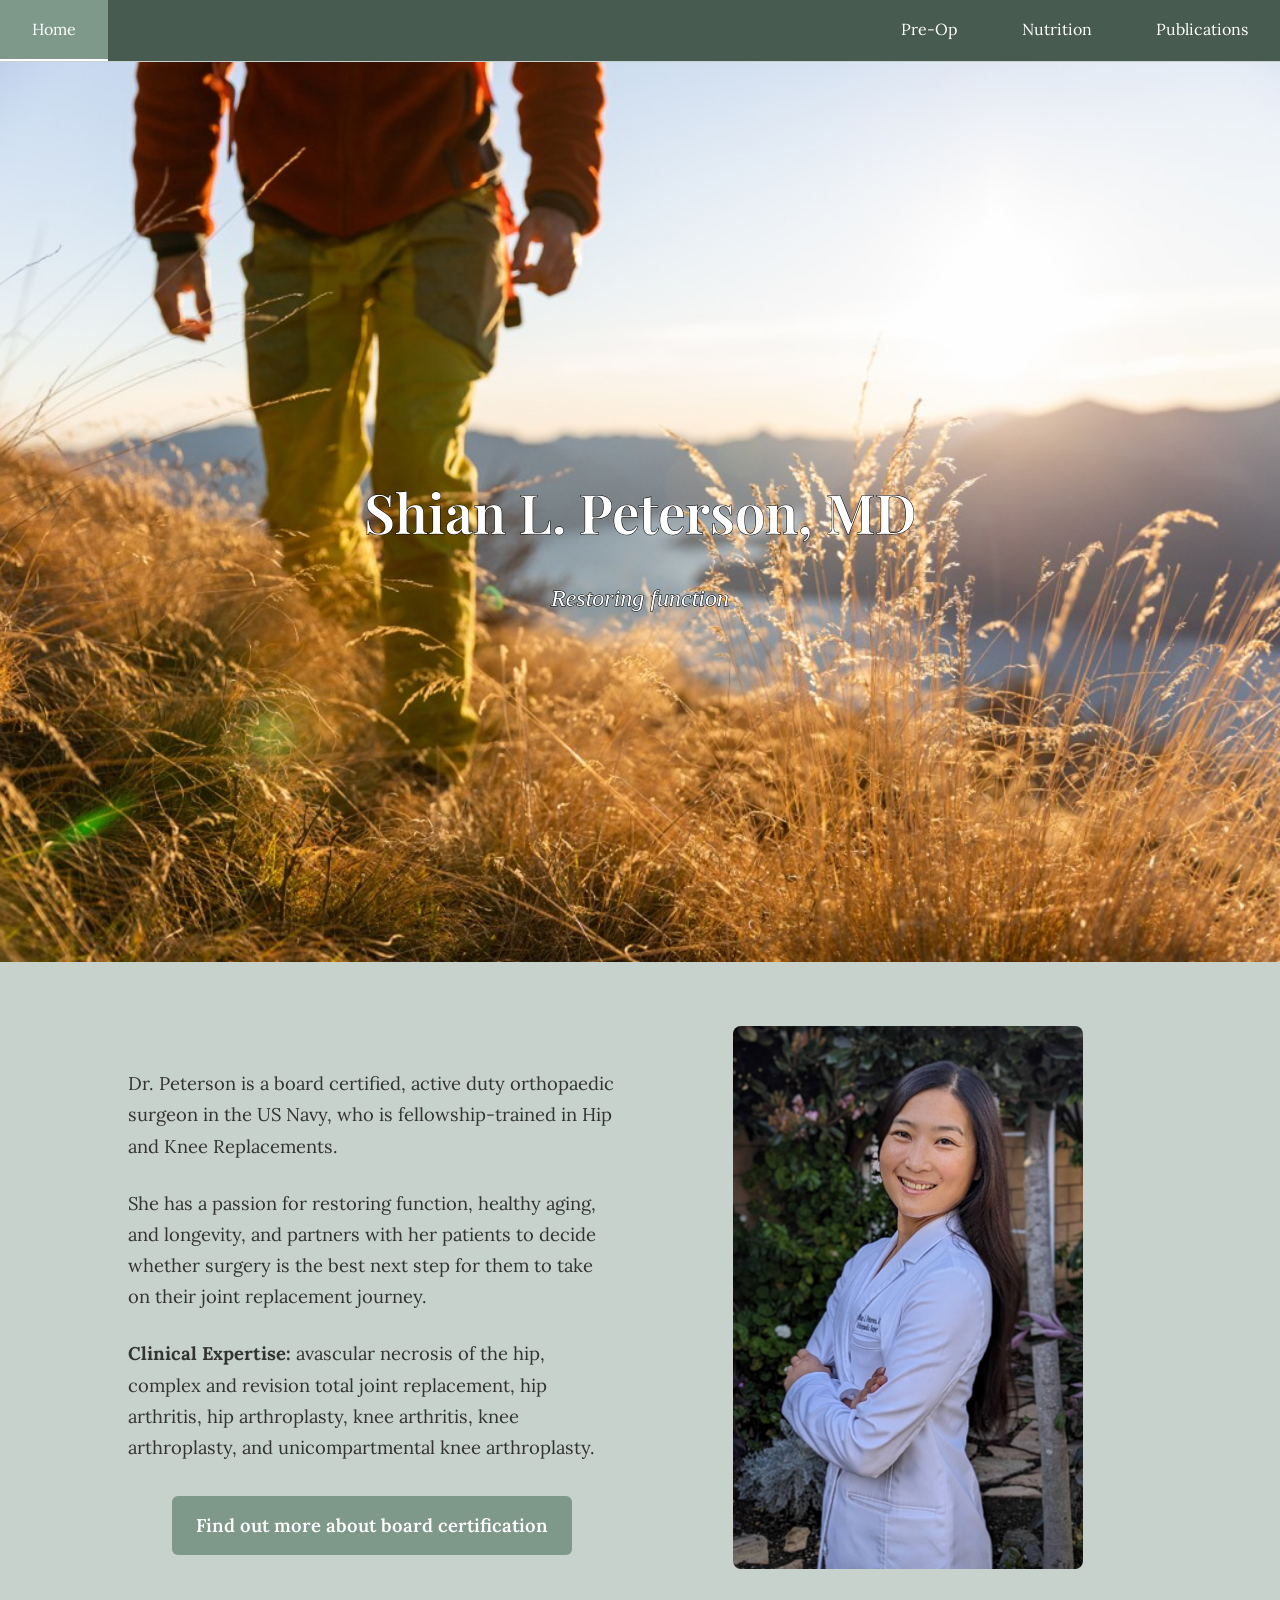
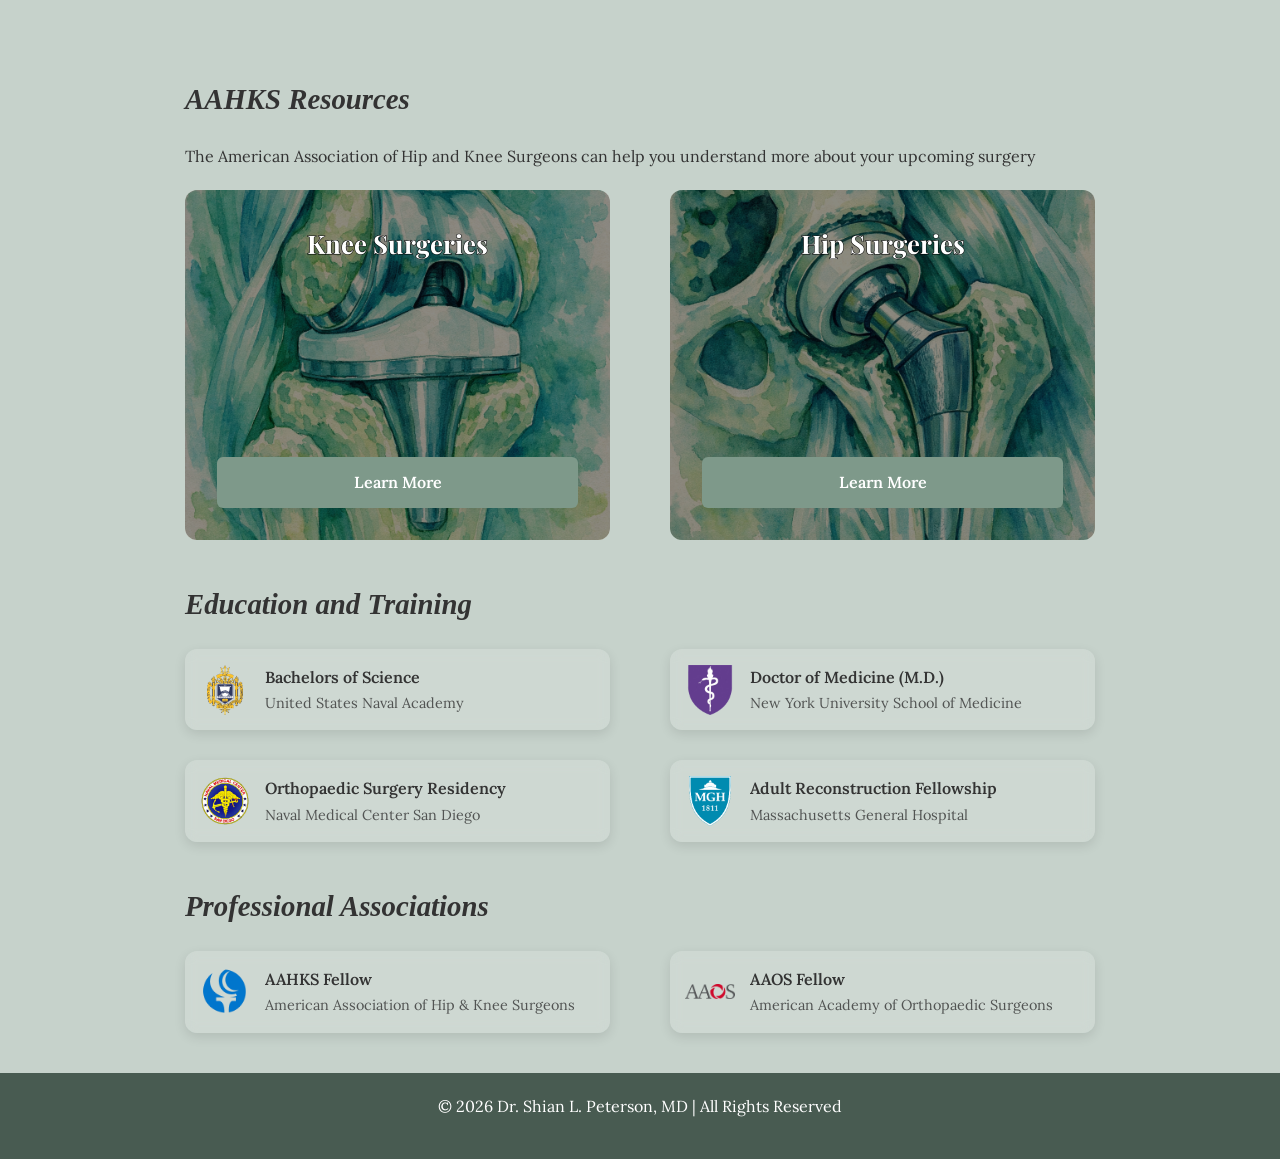
==== commit b5b0e9ec: "updating website structure" ====
--- a/index.html
+++ b/index.html
@@ -28,11 +28,10 @@
                     </svg>
                 </button>
             </li>
-            <li class="home-li"><a class="active-link" aria-current="page" href="index.html">Home</a></li>
+            <li class="home-li"><a class="accent-link active-link" aria-current="page" href="index.html">Home</a></li>
             <li><a href="preop.html">Pre-Op</a></li>
-            <li><a href="recovery.html">Recovery</a></li>
-            <li><a href="resources.html">Resources</a></li>
-            <li><a class="accent-link" href="nutrition.html">Nutrition</a></li>
+            <li><a href="nutrition.html">Nutrition</a></li>
+            <li><a href="publications.html">Publications</a></li>
         </ul>
     </nav>
 
--- a/css/style.css
+++ b/css/style.css
@@ -29,6 +29,10 @@
     color: #333;
 }
 
+p {
+    margin-bottom: 1.2rem;
+}
+
 h1 {
     font-family: "Playfair Display", serif;
     font-weight: 600;
@@ -47,6 +51,7 @@
     display: grid;
     grid-template-rows: auto 1fr auto;
     scroll-behavior: smooth;
+    overflow-x: hidden;
 }
 
 /* -------------------------------------------------
@@ -207,15 +212,29 @@
 
 @media (max-width: 900px) {
     header {
-        grid-template-columns: 1fr;
-        gap: 3rem;
-        padding-top: 120px;
+        min-height: 100vh;
+        min-height: 100dvh;
+        padding: 120px 20px 60px;
         text-align: center;
     }
 
-    .text-box {
-        order: 1;
+    header .text-box {
+        display: flex;
+        flex-direction: column;
+        align-items: center;
+        gap: 0.75rem;
         margin-bottom: 2rem;
+    }
+
+    header h2 {
+        position: static;
+        display: none;
+        opacity: 0;
+    }
+
+    header h2.active {
+        display: block;
+        opacity: 1;
     }
 }
 
@@ -309,9 +328,100 @@
     margin-bottom: 20px;
 }
 
+.preop-page .section {
+    background: rgba(255, 255, 255, 0.8);
+    border-radius: 16px;
+    box-shadow: 0 8px 24px rgba(0, 0, 0, 0.08);
+    padding: 2rem 2.25rem;
+    margin-top: 2rem;
+    margin-bottom: 2rem;
+}
+
+.preop-page .section-title {
+    color: var(--nav-background);
+    font-size: 2rem;
+    margin-bottom: 1.25rem;
+    text-align: center;
+}
+
+.preop-page .section > p:first-of-type {
+    background: rgba(198, 210, 203, 0.35);
+    border-left: 4px solid var(--accent-color);
+    border-radius: 0 8px 8px 0;
+    padding: 1rem 1.25rem;
+    margin-bottom: 1.5rem;
+}
+
+.preop-page .section h3 {
+    color: var(--nav-background);
+    margin-top: 2rem;
+    margin-bottom: 0.75rem;
+    padding-bottom: 0.35rem;
+    border-bottom: 2px solid var(--accent-color);
+}
+
+.preop-page .section h4 {
+    color: var(--text-color);
+    margin: 1rem 0 0.5rem;
+}
+
+.preop-page .section p,
+.preop-page .section li {
+    font-size: 1rem;
+}
+
+.preop-page .section ul,
+.preop-page .section ol {
+    padding-left: 1.5rem;
+    margin-bottom: 1rem;
+}
+
+.preop-page .section li {
+    margin-bottom: 0.5rem;
+}
+
+.preop-page .section strong {
+    color: var(--nav-background);
+}
+
+.preop-page .image-placeholder,
+.preop-page .content-image {
+    background: linear-gradient(135deg, rgba(72, 91, 81, 0.12), rgba(126, 153, 138, 0.18));
+    border: 1px dashed var(--accent-color);
+    border-radius: 12px;
+    color: var(--nav-background);
+    font-style: italic;
+    padding: 1.25rem;
+    margin: 1.25rem 0 1.5rem;
+    text-align: center;
+}
+
+.preop-page .content-image {
+    display: block;
+    width: 100%;
+    max-width: 900px;
+    height: auto;
+    object-fit: contain;
+    margin-left: auto;
+    margin-right: auto;
+    padding: 0;
+    border: 1px solid rgba(72, 91, 81, 0.2);
+}
+
+@media (max-width: 900px) {
+
+    .preop-page .section {
+        padding: 1.5rem 1rem;
+    }
+
+    .preop-page .section-title {
+        font-size: 1.6rem;
+    }
+}
+
 .two-col-grid {
     display: grid;
-    grid-template-columns: 450px 450px;
+    grid-template-columns: repeat(2, minmax(280px, 425px));
     justify-content: center;
     align-items: start;
     column-gap: 60px;
@@ -319,7 +429,8 @@
 }
 
 .card-base {
-    width: 425px;
+    width: 100%;
+    max-width: 425px;
     border-radius: 12px;
 }
 
@@ -327,7 +438,6 @@
    AAHKS CARDS (FIXED COLOR CASCADE)
 ------------------------------------------------- */
 .card {
-    composes: card-base;
     position: relative;
     padding: 2rem;
     display: flex;
@@ -393,7 +503,6 @@
    EDUCATION CARDS
 ------------------------------------------------- */
 .edu-card {
-    composes: card-base;
     padding: 15px;
     background: rgba(255, 255, 255, 0.15);
     backdrop-filter: blur(6px);
@@ -434,7 +543,6 @@
    ASSOCIATION CARDS
 ------------------------------------------------- */
 .asc-card {
-    composes: card-base;
     padding: 15px;
     background: rgba(255, 255, 255, 0.15);
     backdrop-filter: blur(6px);
@@ -477,14 +585,14 @@
 ------------------------------------------------- */
 @media (max-width: 1000px) {
     .two-col-grid {
-        display: flex;
-        flex-direction: column;
-        align-items: center;
+        grid-template-columns: 1fr;
+        justify-items: center;
+        gap: 1.25rem;
     }
 
     .card-base {
-        width: 90%;
-        max-width: 400px;
+        width: min(100%, 425px);
+        max-width: 425px;
     }
 }
 
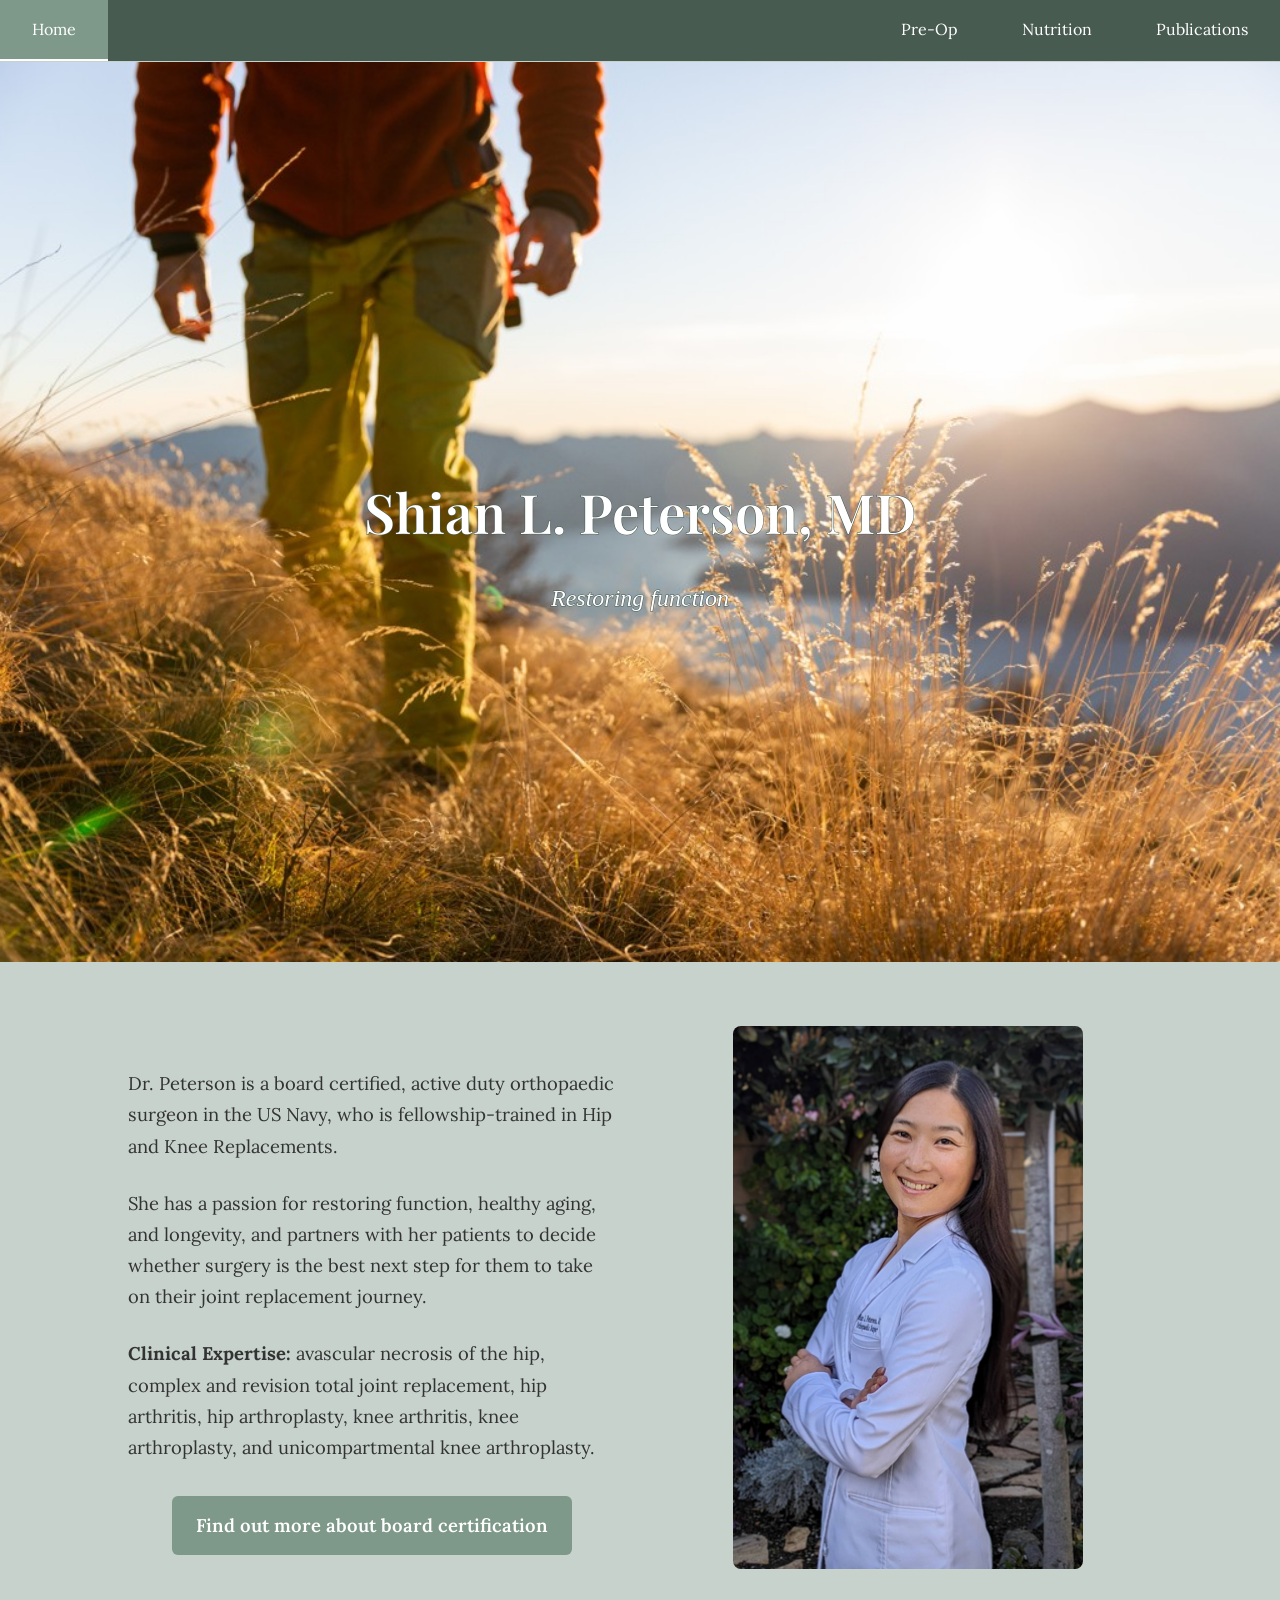
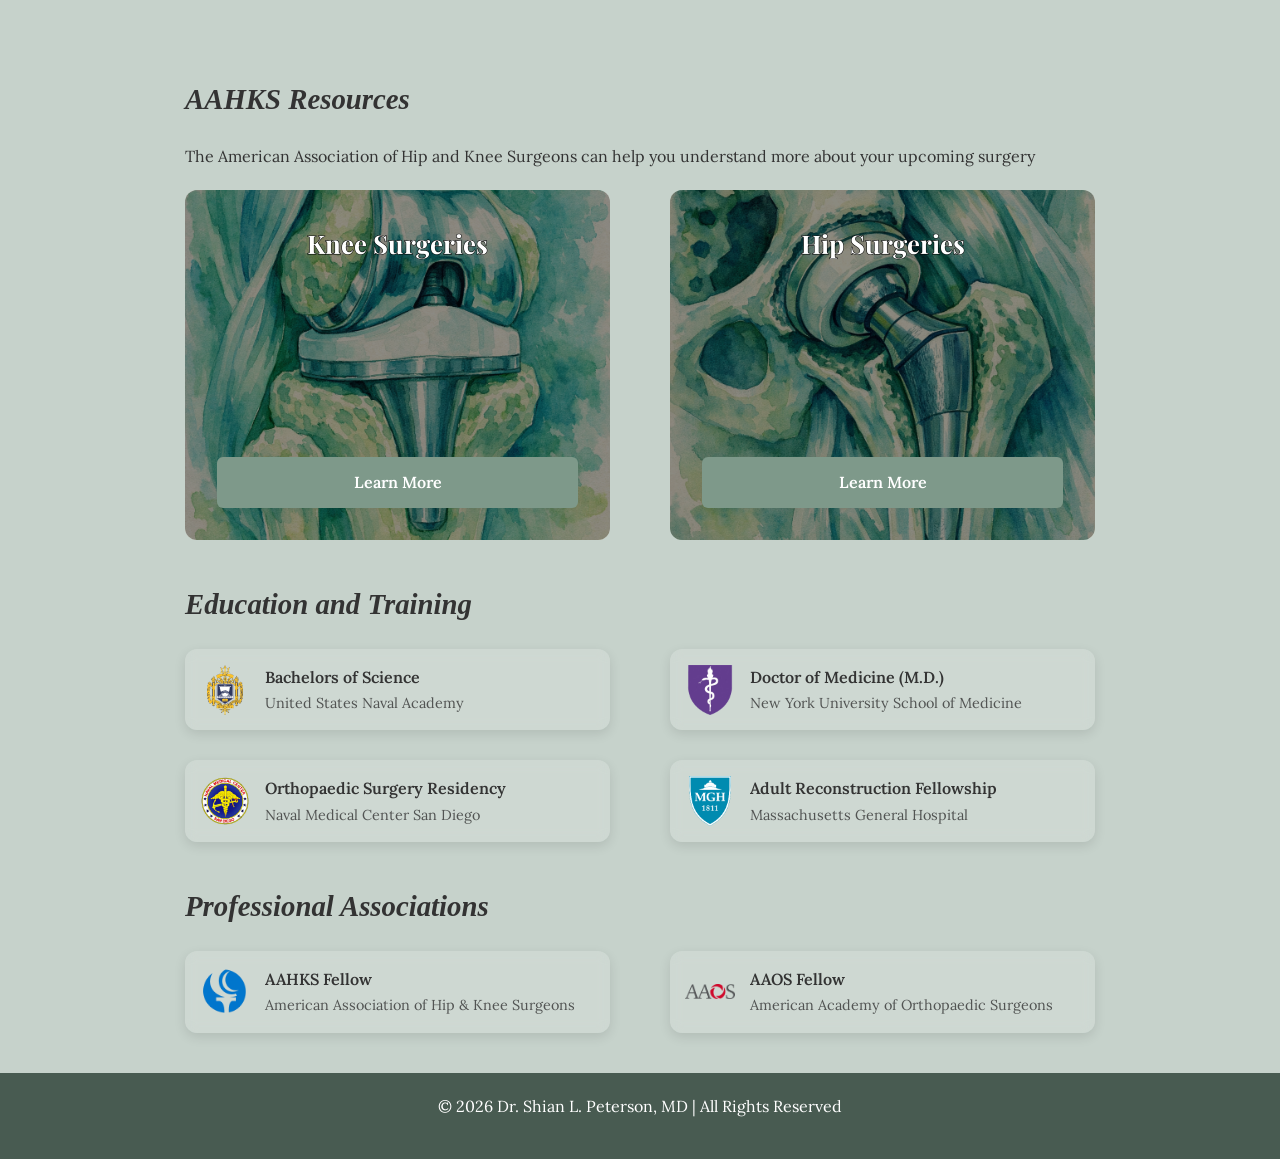
==== commit 93de30c7: "topbar updates" ====
--- a/index.html
+++ b/index.html
@@ -11,12 +11,14 @@
 
 <body>
 
-    <!-- Mobile Nav Toggle -->
-    <button id="open-sidebar-button" onclick="openSidebar()" aria-label="open sidebar" aria-expanded="false" aria-controls="navbar">
-        <svg xmlns="http://www.w3.org/2000/svg" height="40px" viewBox="0 -960 960 960" width="32">
-            <path d="M120-240v-80h720v80H120Zm0-200v-80h720v80H120Zm0-200v-80h720v80H120Z"/>
-        </svg>
-    </button>
+    <!-- Mobile Top Bar -->
+    <div class="mobile-top-bar">
+        <button id="open-sidebar-button" onclick="openSidebar()" aria-label="open sidebar" aria-expanded="false" aria-controls="navbar">
+            <svg xmlns="http://www.w3.org/2000/svg" height="40px" viewBox="0 -960 960 960" width="32">
+                <path d="M120-240v-80h720v80H120Zm0-200v-80h720v80H120Zm0-200v-80h720v80H120Z"/>
+            </svg>
+        </button>
+    </div>
 
     <!-- Navigation -->
     <nav id="navbar">
--- a/css/style.css
+++ b/css/style.css
@@ -104,6 +104,16 @@
     border: none;
     padding: 1em;
     cursor: pointer;
+    color: var(--primary-color);
+}
+
+#open-sidebar-button svg,
+#close-sidebar-button svg {
+    fill: currentColor;
+}
+
+.mobile-top-bar {
+    display: none;
 }
 
 #overlay {
@@ -116,29 +126,52 @@
 
 /* Mobile Nav */
 @media screen and (max-width: 900px) {
+    .mobile-top-bar {
+        display: flex;
+        position: fixed;
+        top: 0;
+        left: 0;
+        right: 0;
+        height: 3.5rem;
+        align-items: center;
+        justify-content: flex-end;
+        padding: 0 1rem;
+        background-color: var(--nav-background);
+        /* border-bottom: 1px solid var(--hover-color); */
+        z-index: 19;
+        transition: transform 200ms ease;
+    }
+
+    .mobile-top-bar.is-hidden {
+        transform: translateY(-100%);
+    }
+
     #open-sidebar-button,
     #close-sidebar-button {
         display: block;
     }
 
     #open-sidebar-button {
-        position: fixed;
-        top: 1rem;
-        right: 1rem;
-        padding-right: 0.75rem;
-        z-index: 19;
+        position: static;
+        padding: 0.5rem;
+        z-index: auto;
     }
 
     nav {
         position: fixed;
-        top: 0;
+        top: 3.5rem;
         right: -100%;
-        height: 100vh;
+        height: calc(100vh - 3.5rem);
+        height: calc(100dvh - 3.5rem);
         width: min(15em, 100%);
         z-index: 20;
-        border-left: 1px solid var(--hover-color);
-        transition: right 300ms ease-out;
+        /* border-left: 1px solid var(--hover-color); */
+        transition: right 300ms ease-out, top 200ms ease;
         background-color: var(--nav-background);
+    }
+
+    nav.is-top-offset {
+        top: 0;
     }
 
     nav.show {
@@ -189,7 +222,7 @@
 header h1,
 header h2 {
     color: var(--nav-text);
-    -webkit-text-stroke: 1px #000000;
+    -webkit-text-stroke: 1px var(--nav-background);
     paint-order: stroke fill;
 }
 
@@ -224,16 +257,30 @@
         align-items: center;
         gap: 0.75rem;
         margin-bottom: 2rem;
+        min-height: 13rem;
+        justify-content: center;
+        position: relative;
     }
 
     header h2 {
-        position: static;
-        display: none;
+        position: absolute;
+        top: 72%;
+        left: 50%;
+        transform: translate(-50%, -50%);
+        display: block;
+        visibility: hidden;
         opacity: 0;
+        min-height: 3.2rem;
+        line-height: 1.25;
+        max-width: min(100%, 32rem);
+        padding: 0 0.5rem;
+        width: 100%;
+        text-align: center;
+        margin-top: 1rem;
     }
 
     header h2.active {
-        display: block;
+        visibility: visible;
         opacity: 1;
     }
 }
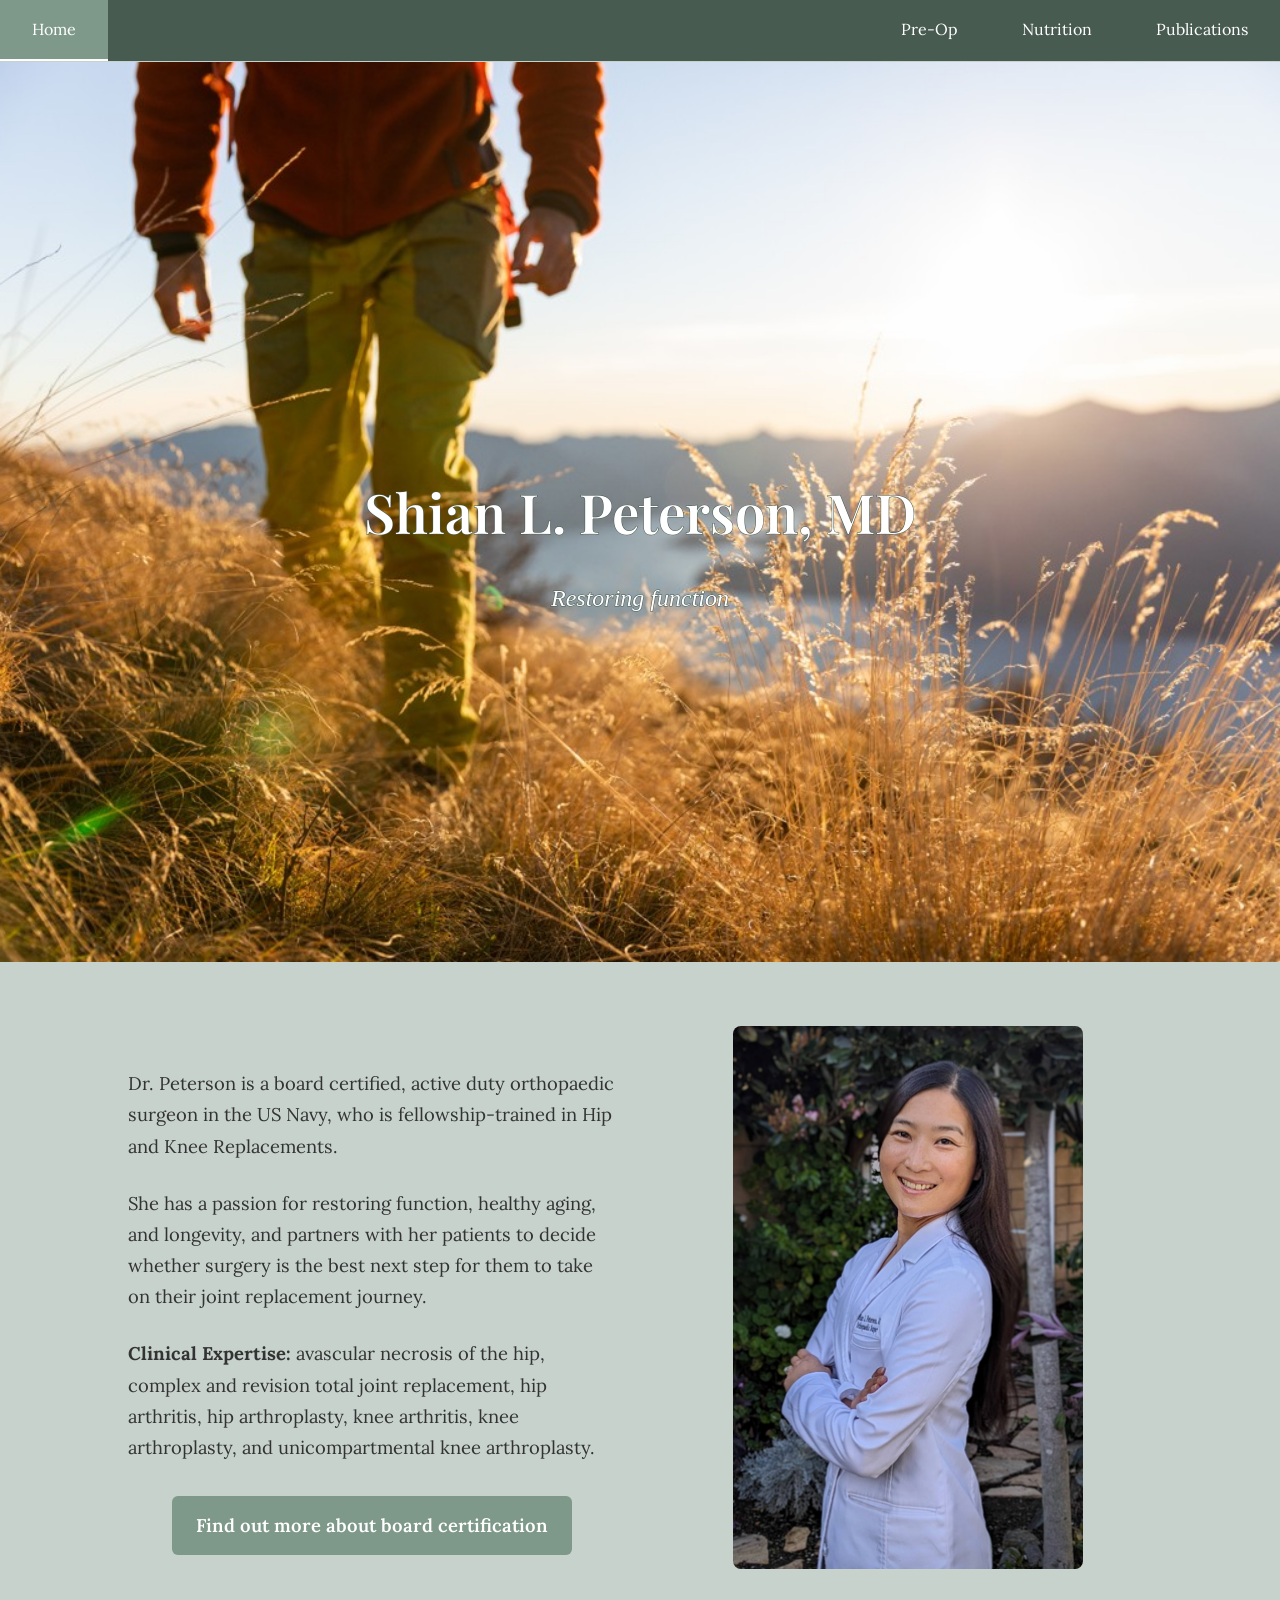
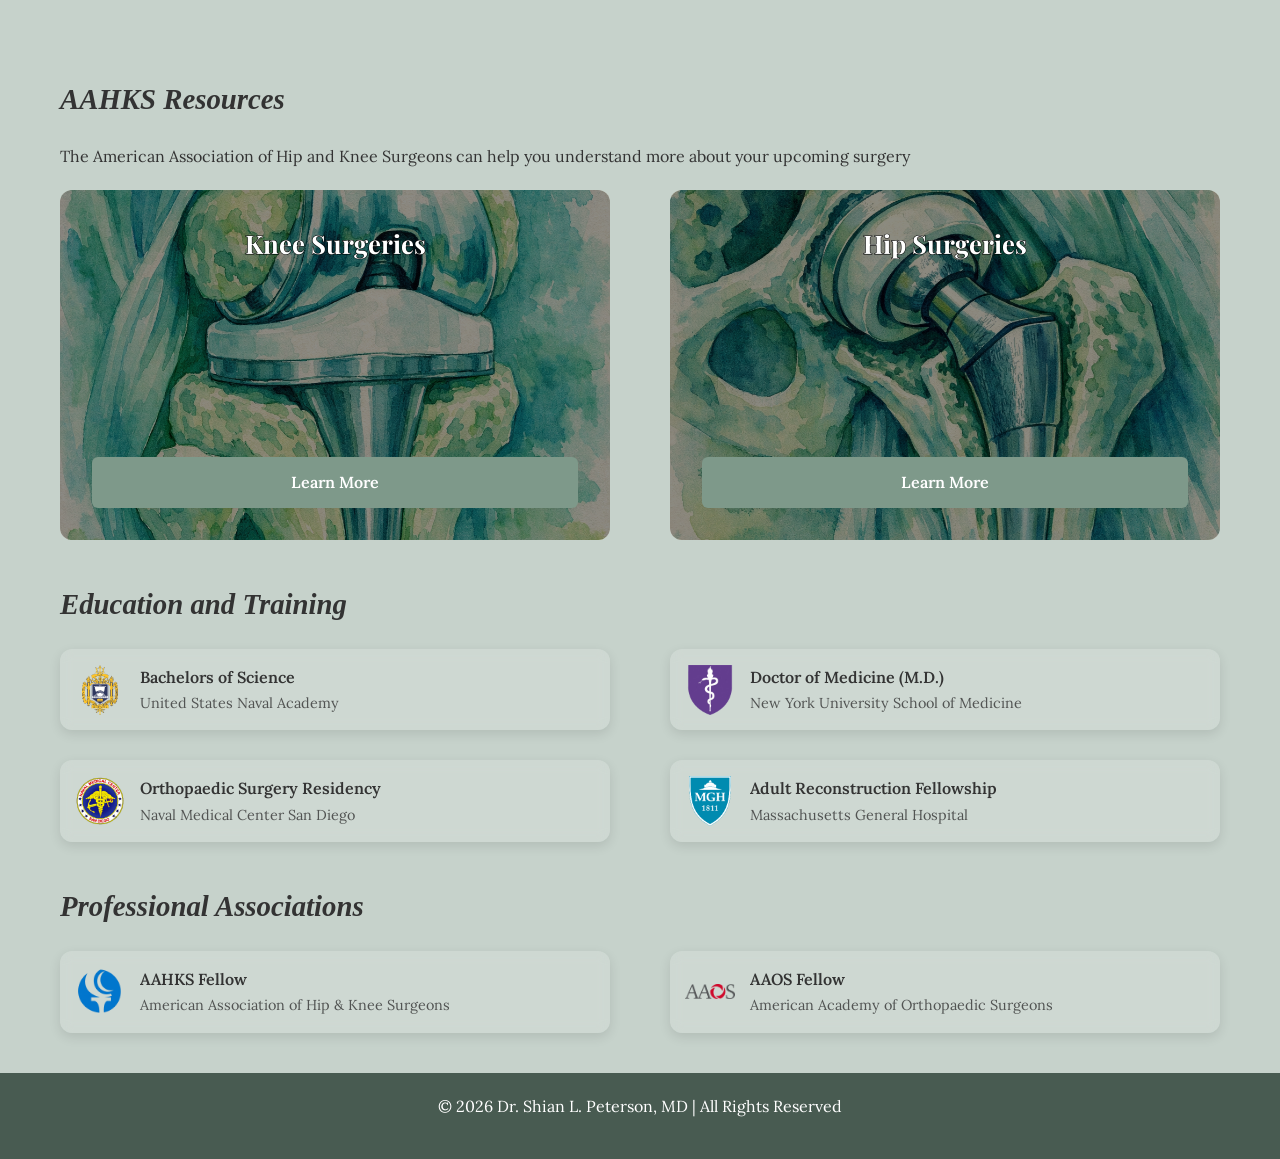
==== commit e2e2e73f: "updated section widths on home page to be standard" ====
--- a/index.html
+++ b/index.html
@@ -68,7 +68,7 @@
     </div>
 
     <!-- AAHKS Section -->
-    <section class="section">
+    <section class="section section-aahks home-standard-section">
         <h2 class="section-title">AAHKS Resources</h2>
         <p>The American Association of Hip and Knee Surgeons can help you understand more about your upcoming surgery</p>
 
@@ -88,7 +88,7 @@
     </section>
 
     <!-- Education Section -->
-    <section class="section">
+    <section class="section home-standard-section">
         <h2 class="section-title">Education and Training</h2>
 
         <div class="two-col-grid">
@@ -127,7 +127,7 @@
     </section>
 
     <!-- Associations Section -->
-    <section class="section">
+    <section class="section home-standard-section">
         <h2 class="section-title">Professional Associations</h2>
 
         <div class="two-col-grid">
--- a/css/style.css
+++ b/css/style.css
@@ -375,6 +375,47 @@
     margin-bottom: 20px;
 }
 
+.section-aahks {
+    text-align: left;
+}
+
+.section-aahks .section-title,
+.section-aahks > p {
+    text-align: left;
+}
+
+.section-aahks .two-col-grid {
+    justify-items: center;
+}
+
+.section-aahks .card {
+    text-align: center;
+}
+
+.home-standard-section {
+    width: 100%;
+}
+
+.home-standard-section .two-col-grid {
+    grid-template-columns: repeat(2, minmax(0, 1fr));
+    justify-items: stretch;
+}
+
+.home-standard-section .card-base {
+    max-width: none;
+}
+
+@media (max-width: 900px) {
+    .section-aahks {
+        text-align: center;
+    }
+
+    .section-aahks .section-title,
+    .section-aahks > p {
+        text-align: center;
+    }
+}
+
 .preop-page .section {
     background: rgba(255, 255, 255, 0.8);
     border-radius: 16px;
@@ -468,9 +509,9 @@
 
 .two-col-grid {
     display: grid;
-    grid-template-columns: repeat(2, minmax(280px, 425px));
+    grid-template-columns: repeat(2, minmax(280px, 1fr));
     justify-content: center;
-    align-items: start;
+    align-items: stretch;
     column-gap: 60px;
     row-gap: 30px;
 }
@@ -547,6 +588,88 @@
 }
 
 /* -------------------------------------------------
+   PUBLICATION CARDS
+------------------------------------------------- */
+.publication-card {
+    min-height: unset;
+    height: 100%;
+    padding: 1.5rem;
+    background: rgba(255, 255, 255, 0.92);
+    border-radius: 14px;
+    box-shadow: 0 10px 25px rgba(0, 0, 0, 0.1);
+    border: 1px solid rgba(72, 91, 81, 0.16);
+    text-align: left;
+    justify-content: flex-start;
+    align-items: flex-start;
+    display: flex;
+    flex-direction: column;
+}
+
+.publication-card::before {
+    display: none;
+}
+
+.publication-card h3,
+.publication-card p,
+.publication-card .cta {
+    color: var(--nav-background);
+}
+
+.publication-card h3 {
+    font-size: 1.1rem;
+    line-height: 1.5;
+    text-align: left;
+    margin-bottom: 0;
+    -webkit-text-stroke: 0;
+    paint-order: normal;
+    font-family: 'Lora', serif;
+    font-weight: 600;
+}
+
+.publication-title-wrap {
+    width: 100%;
+    margin-bottom: 1rem;
+}
+
+.publication-title {
+    display: -webkit-box;
+    -webkit-box-orient: vertical;
+    line-clamp: 3;
+    -webkit-line-clamp: 3;
+    overflow: hidden;
+    margin: 0;
+}
+
+.publication-title.is-expanded {
+    line-clamp: unset;
+    -webkit-line-clamp: unset;
+    overflow: visible;
+}
+
+.publication-meta {
+    margin-top: auto;
+    width: 100%;
+    display: flex;
+    flex-direction: column;
+    align-items: center;
+    text-align: center;
+    gap: 0.35rem;
+}
+
+.publication-card .pub-meta,
+.publication-card .pub-date {
+    margin: 0;
+    font-size: 0.95rem;
+}
+
+.publication-card .cta {
+    margin-top: 0.5rem;
+    background: var(--accent-color);
+    color: var(--nav-text);
+    align-self: center;
+}
+
+/* -------------------------------------------------
    EDUCATION CARDS
 ------------------------------------------------- */
 .edu-card {
@@ -637,9 +760,19 @@
         gap: 1.25rem;
     }
 
+    .home-standard-section .two-col-grid {
+        grid-template-columns: 1fr;
+        justify-items: stretch;
+    }
+
     .card-base {
         width: min(100%, 425px);
         max-width: 425px;
+    }
+
+    .home-standard-section .card-base {
+        width: 100%;
+        max-width: none;
     }
 }
 
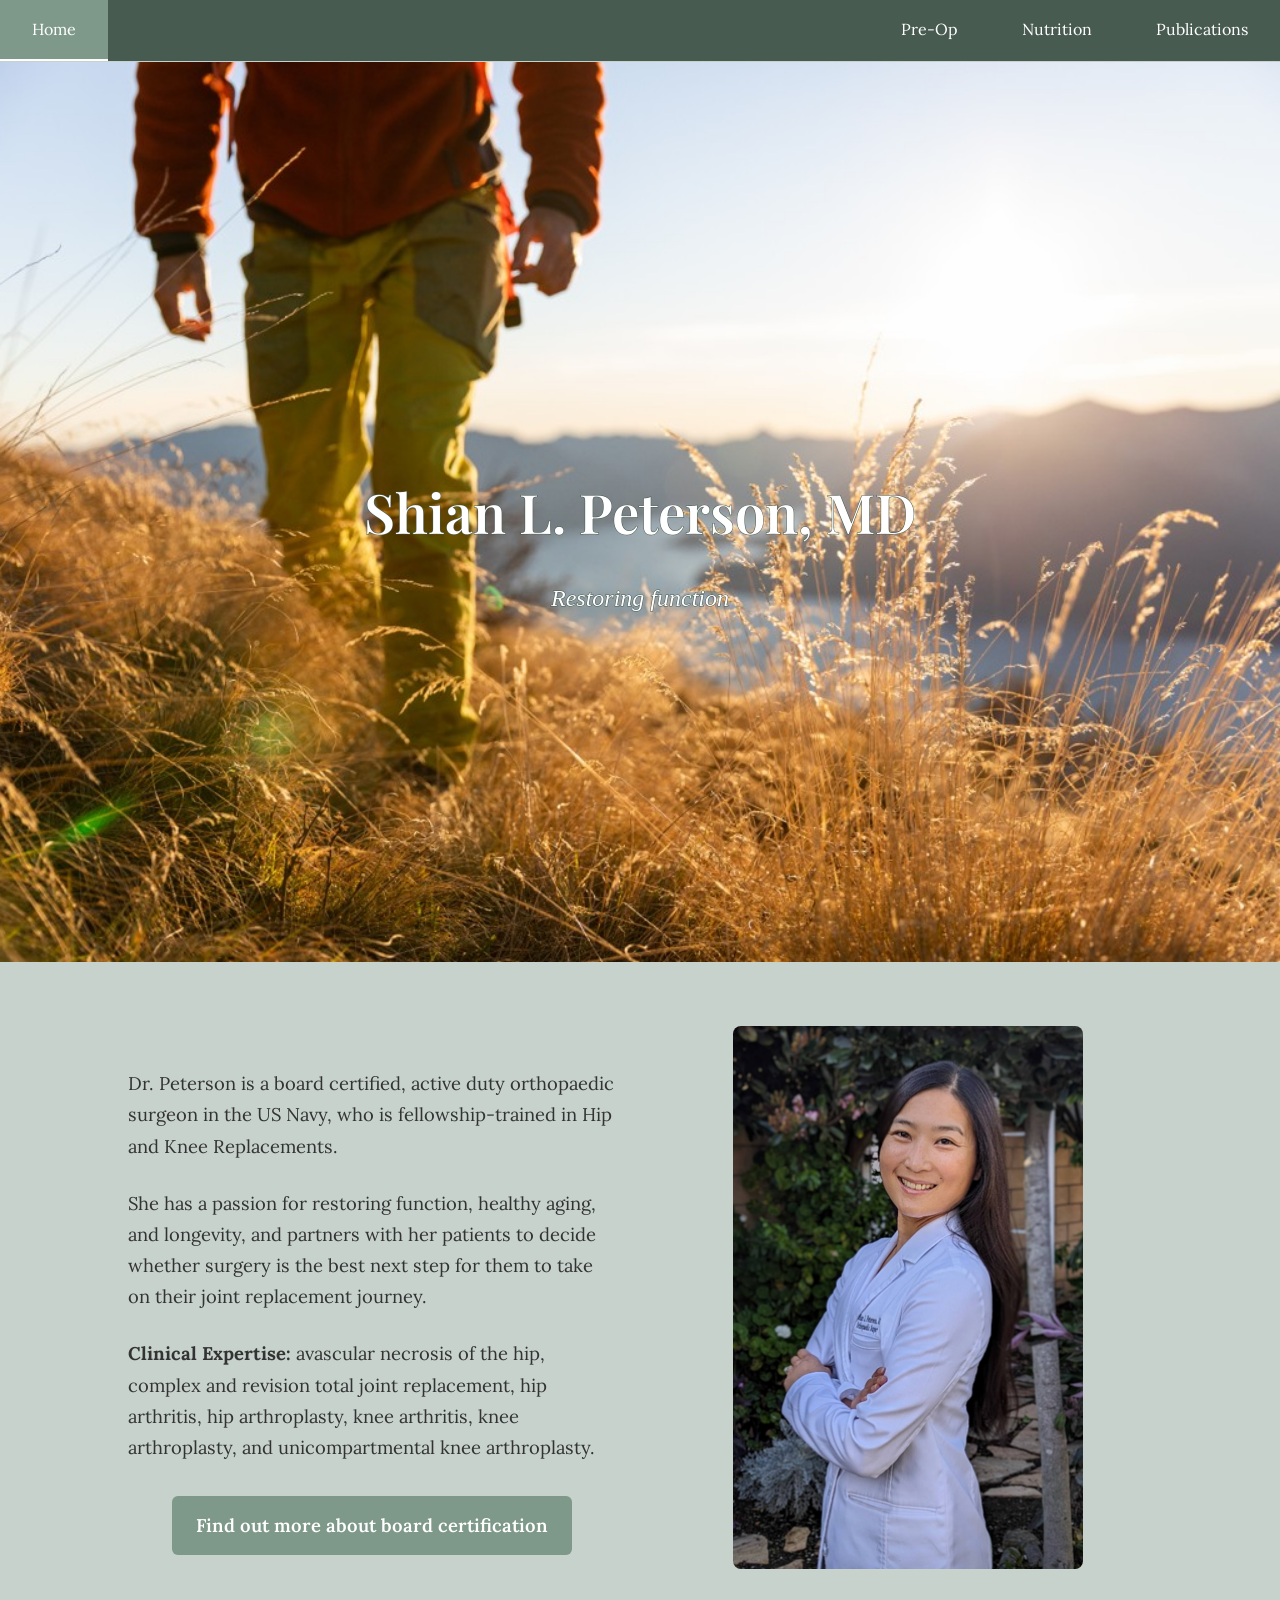
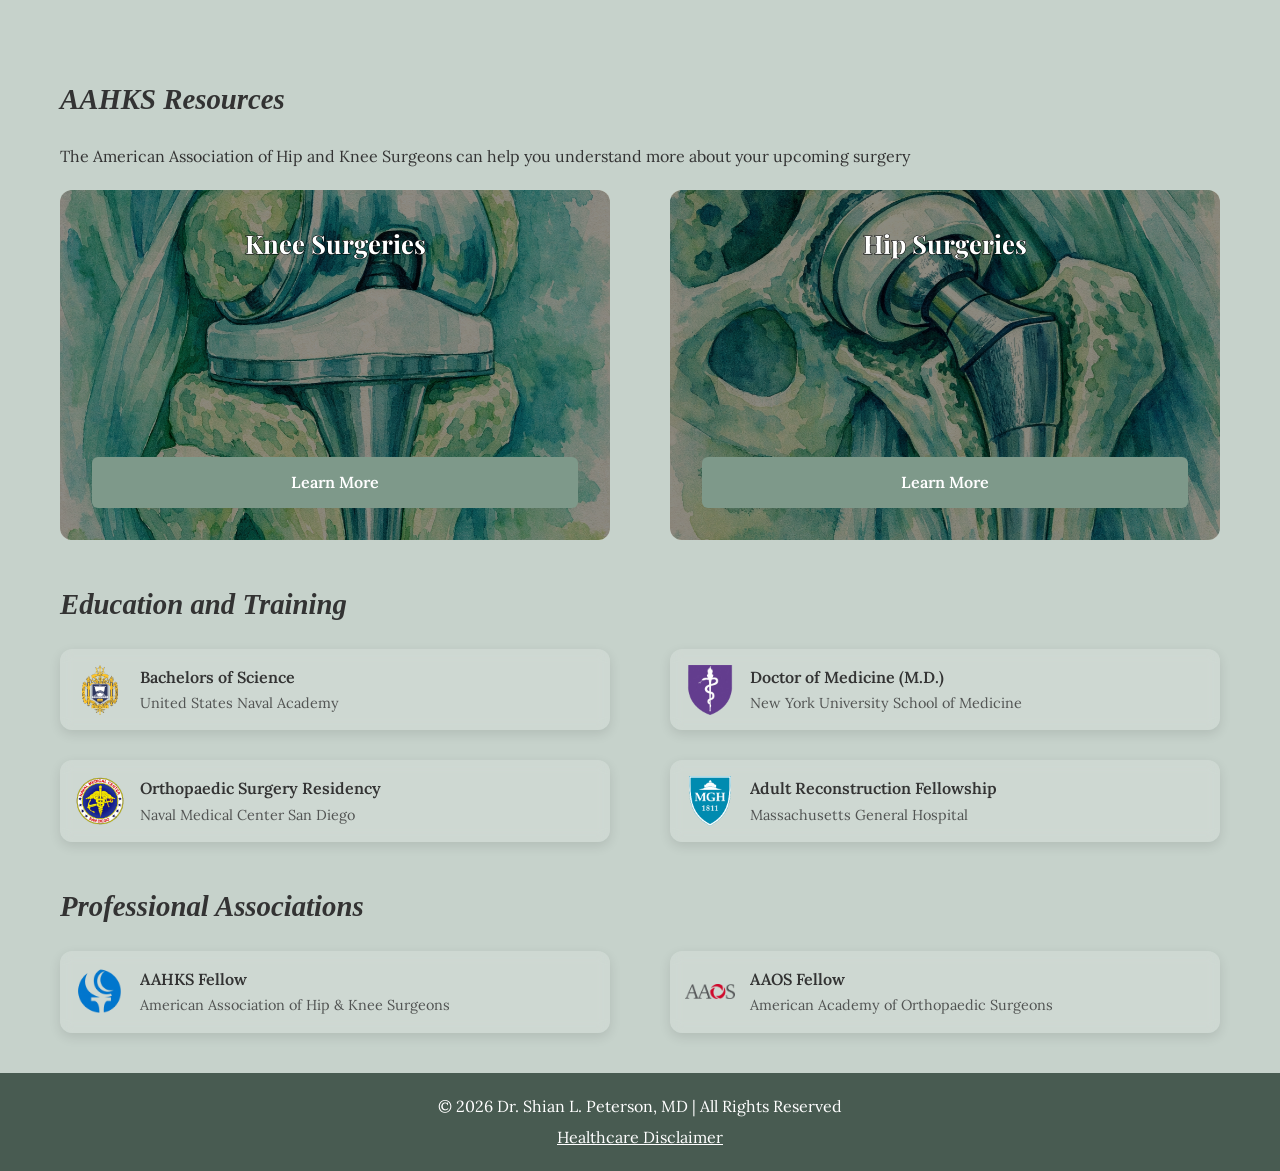
==== commit a2a3c391: "added disclaimer" ====
--- a/index.html
+++ b/index.html
@@ -152,6 +152,7 @@
     <!-- Footer -->
     <footer>
         <p>&copy; 2026 Dr. Shian L. Peterson, MD | All Rights Reserved</p>
+        <a class="footer-disclaimer" href="disclaimer.html">Healthcare Disclaimer</a>
     </footer>
 
 </body>
--- a/css/style.css
+++ b/css/style.css
@@ -432,14 +432,6 @@
     text-align: center;
 }
 
-.preop-page .section > p:first-of-type {
-    background: rgba(198, 210, 203, 0.35);
-    border-left: 4px solid var(--accent-color);
-    border-radius: 0 8px 8px 0;
-    padding: 1rem 1.25rem;
-    margin-bottom: 1.5rem;
-}
-
 .preop-page .section h3 {
     color: var(--nav-background);
     margin-top: 2rem;
@@ -791,3 +783,11 @@
 footer a {
     color: var(--nav-text);
 }
+
+footer p {
+    margin-bottom: 0.25rem;
+}
+
+footer .footer-disclaimer {
+    display: inline-block;
+}
